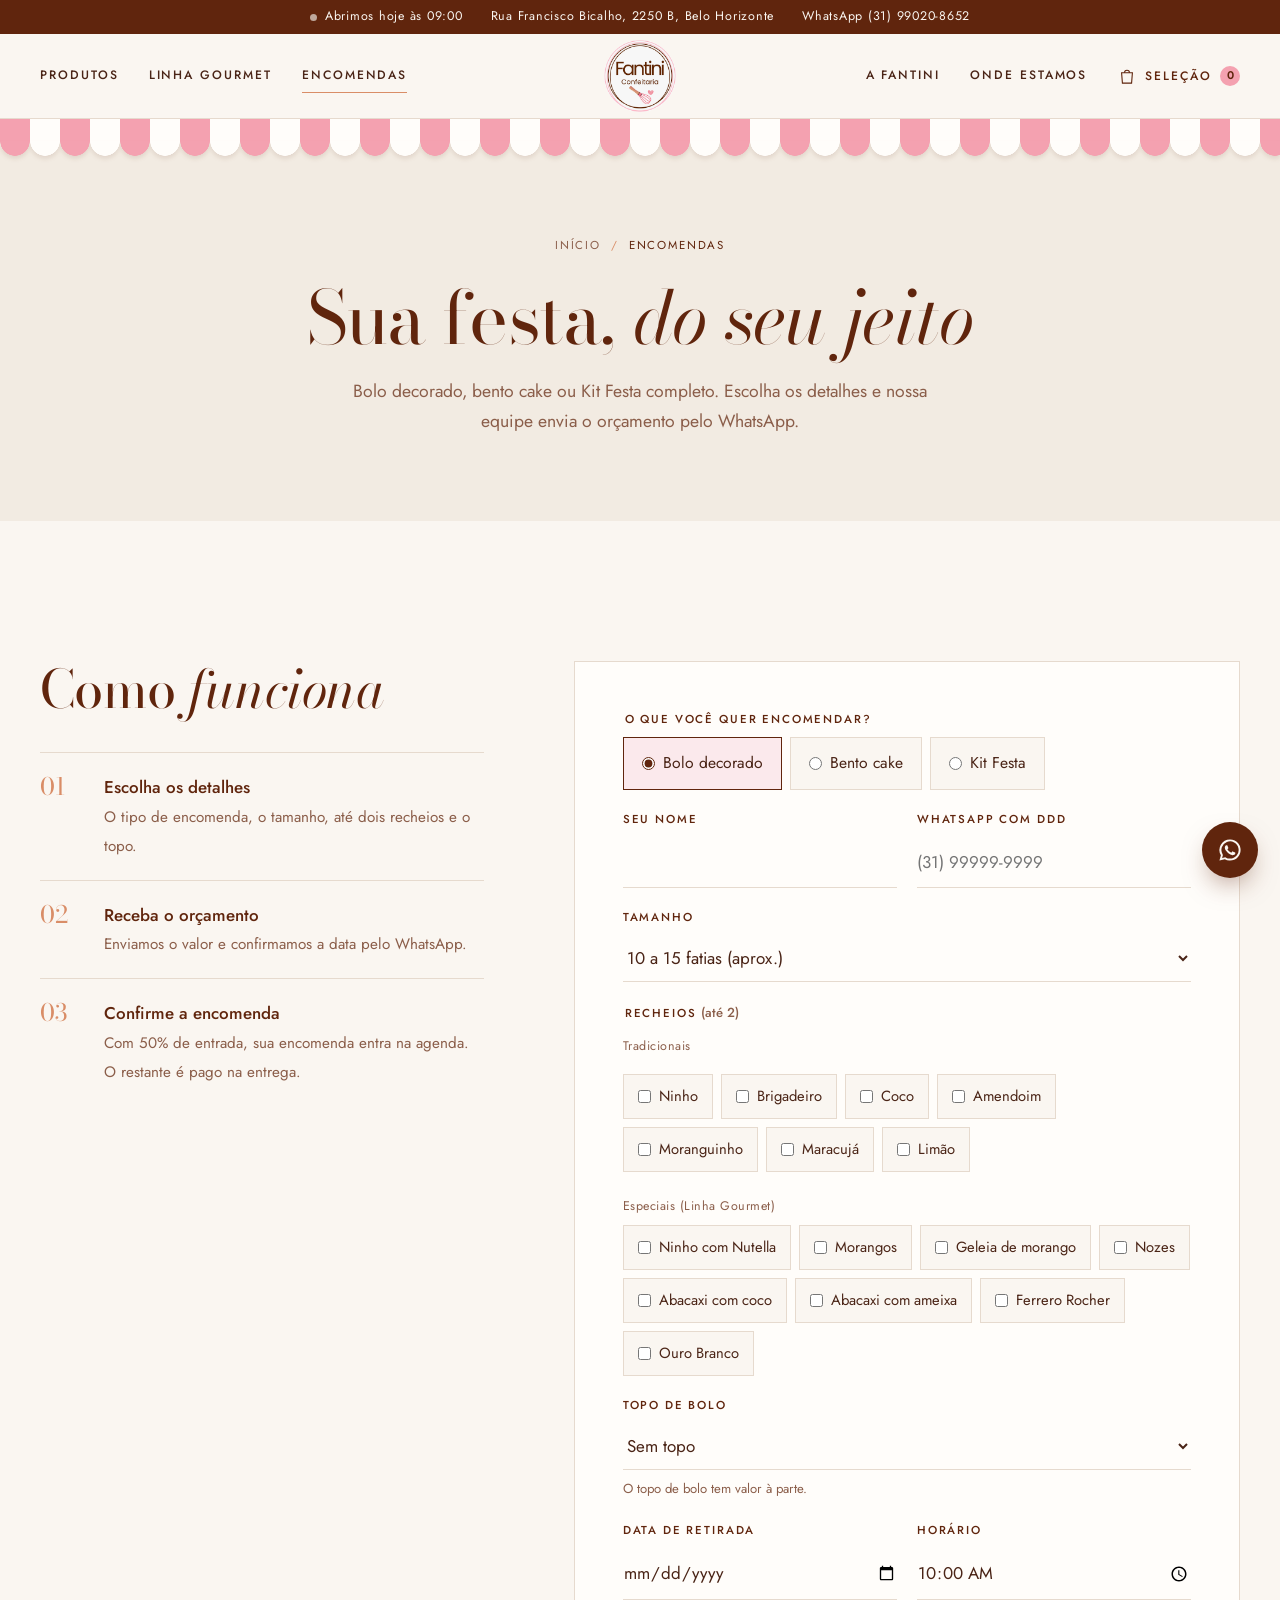
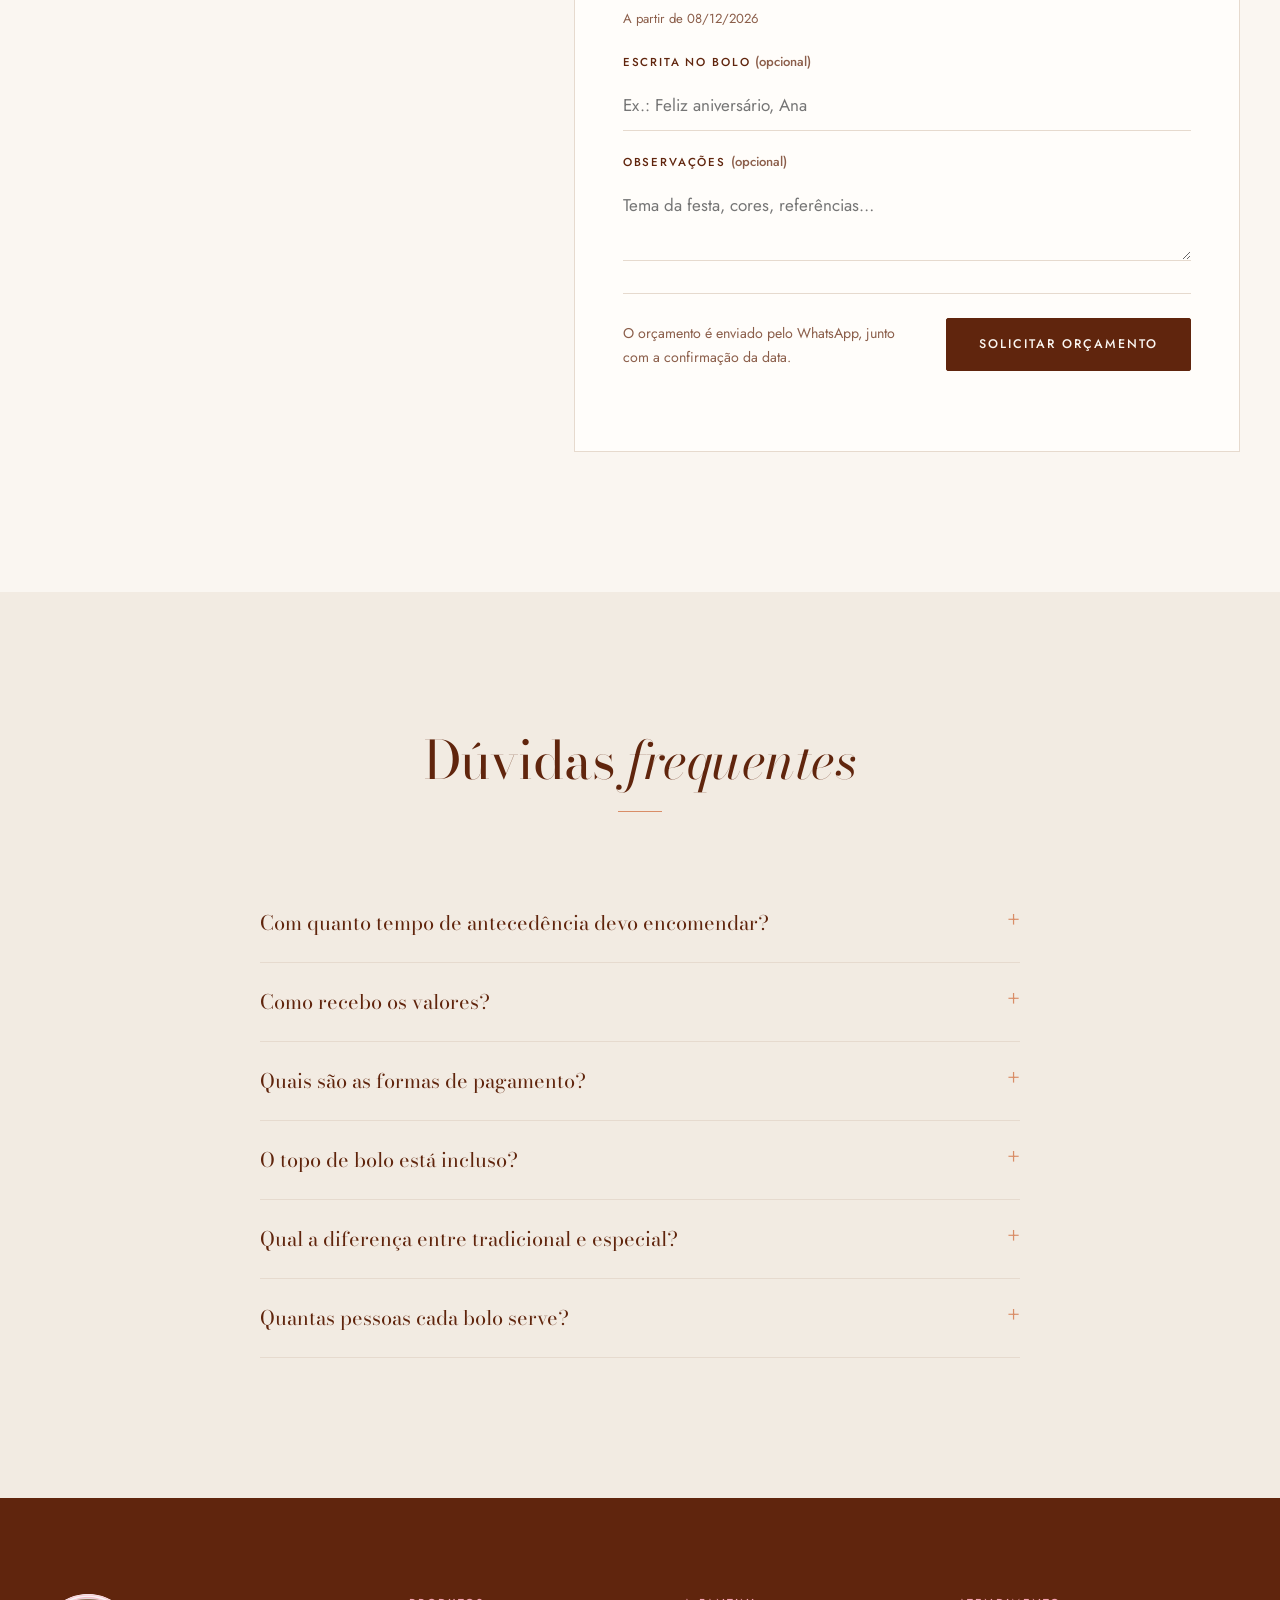
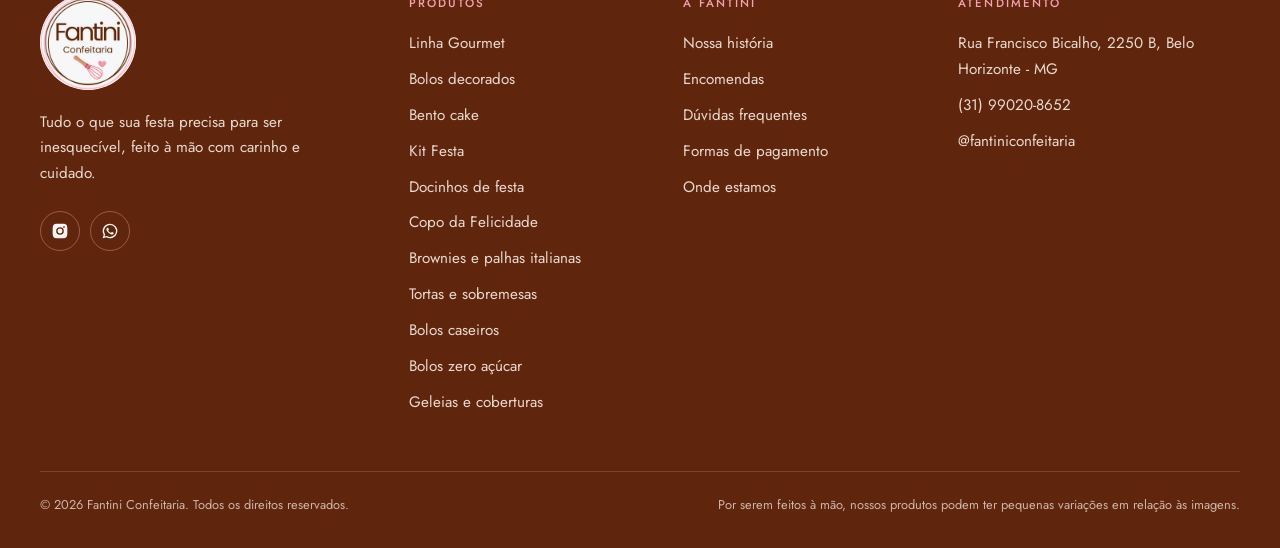
==== encomendas.html @ 8c620f14 "Add files via upload" ====
<!DOCTYPE html>
<html lang="pt-BR">
<head>
<meta charset="UTF-8">
<meta name="viewport" content="width=device-width, initial-scale=1, viewport-fit=cover">
<title>Encomendas | Fantini Confeitaria</title>
<meta name="description" content="Bolos de festa sob encomenda na Fantini Confeitaria, em Belo Horizonte. Monte o seu e receba o orçamento pelo WhatsApp.">
<meta name="theme-color" content="#FAF6F1">
<meta property="og:title" content="Encomendas | Fantini Confeitaria">
<meta property="og:description" content="Bolos de festa sob encomenda na Fantini Confeitaria, em Belo Horizonte. Monte o seu e receba o orçamento pelo WhatsApp.">
<meta property="og:locale" content="pt_BR">
<link rel="icon" type="image/png" href="img/favicon.png">
<link rel="apple-touch-icon" href="img/apple-touch-icon.png">
<link rel="preconnect" href="https://fonts.googleapis.com">
<link rel="preconnect" href="https://fonts.gstatic.com" crossorigin>
<link href="https://fonts.googleapis.com/css2?family=Bodoni+Moda:ital,opsz,wght@0,6..96,400;0,6..96,500;1,6..96,400;1,6..96,500&family=Jost:wght@300;400;500&display=swap" rel="stylesheet">
<link rel="stylesheet" href="assets/estilo.css">
</head>
<body data-pagina="encomendas">
<div id="topo-site"></div>
<main>
  <header class="cabecalho-pagina areia">
    <div class="container">
      <nav class="trilha" aria-label="Você está em"><a href="index.html">Início</a><i class="sep">/</i><span class="atual">Encomendas</span></nav>
      <h1>Sua festa, <em>do seu jeito</em></h1>
      <p>Bolo decorado, bento cake ou Kit Festa completo. Escolha os detalhes e nossa equipe envia o orçamento pelo WhatsApp.</p>
    </div>
  </header>

  <section class="secao">
    <div class="container encomenda-grade">
      <div>
        <h2>Como <em>funciona</em></h2>
        <ol class="passos">
          <li><div><strong>Escolha os detalhes</strong><span>O tipo de encomenda, o tamanho, até dois recheios e o topo.</span></div></li>
          <li><div><strong>Receba o orçamento</strong><span>Enviamos o valor e confirmamos a data pelo WhatsApp.</span></div></li>
          <li><div><strong>Confirme a encomenda</strong><span>Com 50% de entrada, sua encomenda entra na agenda. O restante é pago na entrega.</span></div></li>
        </ol>
      </div>

      <form class="form-encomenda" id="formEncomenda" novalidate>
        <div class="campos">
          <fieldset class="campo inteiro"><legend>O que você quer encomendar?</legend>
            <div class="opcoes tipos">
              <label><input type="radio" name="encTipo" value="bolo" checked> Bolo decorado</label>
              <label><input type="radio" name="encTipo" value="bento"> Bento cake</label>
              <label><input type="radio" name="encTipo" value="kit"> Kit Festa</label>
            </div>
          </fieldset>
          <div class="campo"><label for="encNome">Seu nome</label><input id="encNome" autocomplete="name" required></div>
          <div class="campo"><label for="encTelefone">WhatsApp com DDD</label><input id="encTelefone" type="tel" inputmode="tel" autocomplete="tel" placeholder="(31) 99999-9999" required></div>
          <div class="campo inteiro" id="campoTamanho"><label for="encTamanho">Tamanho</label><select id="encTamanho"></select></div>
          <div class="campo inteiro" id="campoKit" hidden><label for="encKit">Kit</label><select id="encKit"></select></div>
          <fieldset class="campo inteiro" id="campoRecheios"><legend>Recheios <span class="ajuda">(até 2)</span></legend>
            <p class="grupo-titulo">Tradicionais</p>
            <div class="opcoes" id="encRecheiosTrad"></div>
            <div id="grupoEspeciais">
              <p class="grupo-titulo" style="margin-top:16px">Especiais (Linha Gourmet)</p>
              <div class="opcoes" id="encRecheiosEsp"></div>
            </div>
            <p class="nota" id="notaKit" hidden>No Kit Festa, recheios e docinhos são tradicionais. Para sabores especiais, fale com a gente pelo WhatsApp.</p>
          </fieldset>
          <fieldset class="campo inteiro" id="campoDoces" hidden><legend>Docinhos</legend><div class="opcoes" id="encDoces"></div></fieldset>
          <div class="campo inteiro" id="campoTopo"><label for="encTopo">Topo de bolo</label><select id="encTopo"></select><span class="ajuda">O topo de bolo tem valor à parte.</span></div>
          <div class="campo"><label for="encData">Data de retirada</label><input type="date" id="encData" required><span class="ajuda" id="ajudaData"></span></div>
          <div class="campo"><label for="encHora">Horário</label><input type="time" id="encHora" value="10:00" required></div>
          <div class="campo inteiro"><label for="encFrase">Escrita no bolo <span class="ajuda">(opcional)</span></label><input id="encFrase" maxlength="40" placeholder="Ex.: Feliz aniversário, Ana"></div>
          <div class="campo inteiro"><label for="encObs">Observações <span class="ajuda">(opcional)</span></label><textarea id="encObs" placeholder="Tema da festa, cores, referências…"></textarea></div>
        </div>
        <div class="form-rodape">
          <small>O orçamento é enviado pelo WhatsApp, junto com a confirmação da data.</small>
          <button type="submit" class="btn btn-escuro">Solicitar orçamento</button>
        </div>
        <p class="erro" id="encErro" role="alert"></p>
      </form>
    </div>
  </section>

  <section class="secao gourmet-destaque" id="duvidas">
    <div class="container">
      <div class="secao-topo"><h2>Dúvidas <em>frequentes</em></h2><span class="ornamento"></span></div>
      <div class="faq">
        <details><summary>Com quanto tempo de antecedência devo encomendar?</summary><p id="faqPrazo"></p></details>
        <details><summary>Como recebo os valores?</summary><p>Assim que recebemos seu pedido ou encomenda, nossa equipe envia os valores e a disponibilidade pelo WhatsApp.</p></details>
        <details><summary>Quais são as formas de pagamento?</summary><p>Dinheiro, Pix, débito e crédito. Trabalhamos com 50% do valor de entrada e o restante na entrega.</p></details>
        <details><summary>O topo de bolo está incluso?</summary><p>O topo de bolo tem valor à parte. No Kit Festa, o topo simples já está incluso.</p></details>
        <details><summary>Qual a diferença entre tradicional e especial?</summary><p>Os tradicionais são os nossos clássicos, como Ninho, Brigadeiro e Moranguinho. Os especiais fazem parte da Linha Gourmet, com sabores como Ferrero Rocher, Ouro Branco, Nozes e Ninho com Nutella.</p></details>
        <details><summary>Quantas pessoas cada bolo serve?</summary><p>Nossos bolos decorados vão de 10 a 15 fatias até cerca de 50 fatias. Na dúvida, conte quantos convidados terá a festa que a gente ajuda a escolher.</p></details>
      </div>
    </div>
  </section>
</main>

<div id="rodape-site"></div>
<script src="assets/dados.js"></script>
<script src="assets/site.js"></script>
</body>
</html>
---- assets/estilo.css ----
/* =========================================================
   FANTINI CONFEITARIA — ESTILO
   Paleta: off-white (principal), terroso e rosa claro
   ========================================================= */
:root{
  --offwhite:#FAF6F1;      /* fundo principal */
  --areia:#F2EBE2;         /* off-white mais quente, para seções */
  --branco:#FFFDFA;
  --terroso:#60250D;       /* marrom chocolate: marca, títulos, botões */
  --terroso-2:#7A4630;     /* hover */
  --terroso-suave:#8B5E4A; /* textos de apoio */
  --caramelo:#D98D67;      /* detalhes finos */
  --rosa:#F4A1B0;          /* rosa claro da paleta */
  --blush:#FBE9EC;         /* rosa bem claro, para fundos */
  --texto:#4A2416;
  --linha:#E6DACE;
  --serif:"Bodoni Moda", "Didot", "Bodoni 72", Georgia, serif;
  --sans:"Jost", "Futura", "Segoe UI", system-ui, -apple-system, Arial, sans-serif;
  color-scheme:light;
}

*,*::before,*::after{box-sizing:border-box}
html{scroll-behavior:smooth;scroll-padding-top:calc(90px + env(safe-area-inset-top,0px))}
@media (prefers-reduced-motion: reduce){html{scroll-behavior:auto}*{transition:none!important;animation:none!important}}
body{
  margin:0;background:var(--offwhite);color:var(--texto);
  font-family:var(--sans);font-size:17px;line-height:1.7;font-weight:400;
  -webkit-font-smoothing:antialiased;padding-bottom:env(safe-area-inset-bottom,0px);
}
img{max-width:100%;display:block}
a{color:inherit}
button,input,select,textarea{font:inherit;color:inherit}
:focus-visible{outline:2px solid var(--caramelo);outline-offset:3px}
[hidden]{display:none!important}
.container{width:min(1200px,100% - 48px);margin-inline:auto}
.sr-only{position:absolute;width:1px;height:1px;overflow:hidden;clip:rect(0 0 0 0);white-space:nowrap}

h1,h2,h3{font-family:var(--serif);font-weight:400;line-height:1.08;margin:0;color:var(--terroso);letter-spacing:-.01em}
h1{font-size:clamp(2.6rem,6vw,4.6rem)}
h2{font-size:clamp(2.1rem,4.4vw,3.3rem)}
h3{font-size:1.45rem}
h1 em,h2 em{font-style:italic}
p{margin:0}

.secao{padding:clamp(80px,11vw,140px) 0}
.secao-topo{max-width:620px;margin:0 auto clamp(44px,6vw,72px);text-align:center}
.secao-topo p{color:var(--terroso-suave);margin-top:16px;font-size:1.08rem}
.ornamento{display:block;width:44px;height:1px;background:var(--caramelo);margin:22px auto 0}

/* Botões: discretos e elegantes */
.btn{
  display:inline-flex;align-items:center;justify-content:center;gap:10px;
  padding:15px 32px;min-height:50px;border:1px solid var(--terroso);border-radius:2px;
  font-size:.78rem;font-weight:500;letter-spacing:.16em;text-transform:uppercase;
  text-decoration:none;cursor:pointer;transition:background .25s,color .25s,border-color .25s;
  background:transparent;color:var(--terroso);
}
.btn:hover{background:var(--terroso);color:var(--offwhite)}
.btn-escuro{background:var(--terroso);color:var(--offwhite)}
.btn-escuro:hover{background:var(--terroso-2);border-color:var(--terroso-2)}
.btn-claro{border-color:var(--offwhite);color:var(--offwhite)}
.btn-claro:hover{background:var(--offwhite);color:var(--terroso)}
.btn[disabled]{opacity:.45;cursor:not-allowed}
.btn.carregando{opacity:.7;pointer-events:none}
.btn svg{width:18px;height:18px;fill:currentColor}
.link-fino{
  font-size:.78rem;letter-spacing:.16em;text-transform:uppercase;font-weight:500;text-decoration:none;
  color:var(--terroso);border-bottom:1px solid var(--caramelo);padding-bottom:4px;transition:border-color .25s
}
.link-fino:hover{border-color:var(--terroso)}

/* =========================================================
   BARRA DO TOPO E CABEÇALHO
   ========================================================= */
.barra-topo{background:var(--terroso);color:var(--offwhite);font-size:.78rem;letter-spacing:.06em;padding-top:env(safe-area-inset-top,0px)}
.barra-topo .container{display:flex;align-items:center;justify-content:center;gap:28px;min-height:34px;flex-wrap:wrap}
.barra-topo a{color:var(--offwhite);text-decoration:none}
.barra-topo a:hover{color:var(--rosa)}
.status{display:inline-flex;align-items:center;gap:8px}
.status .bolinha{width:7px;height:7px;border-radius:50%;background:#BFA89C}
.status.aberto .bolinha{background:var(--rosa)}
@media (max-width: 760px){.barra-endereco{display:none}}
@media (max-width: 480px){.barra-topo .barra-whats{display:none}}

.topo{
  position:sticky;top:0;z-index:50;background:color-mix(in srgb,var(--offwhite) 94%,transparent);
  backdrop-filter:blur(10px);-webkit-backdrop-filter:blur(10px);border-bottom:1px solid var(--linha);
}
.topo .container{display:grid;grid-template-columns:1fr auto 1fr;align-items:center;height:84px;gap:20px}
.menu{display:flex;gap:30px;align-items:center}
.menu a{
  text-decoration:none;font-size:.76rem;letter-spacing:.16em;text-transform:uppercase;font-weight:500;
  padding:6px 0;border-bottom:1px solid transparent;transition:border-color .25s;white-space:nowrap
}
.menu a:hover,.menu a[aria-current="page"]{border-color:var(--caramelo)}
.topo-esquerda{display:flex;align-items:center}
.topo-direita{display:flex;align-items:center;justify-content:flex-end;gap:30px}
.marca{text-decoration:none;display:flex;flex-direction:column;align-items:center;line-height:1}
.marca img{width:72px;height:72px;display:block}
.marca-rodape img{width:96px;height:96px;background:var(--offwhite);border-radius:50%}
.marca strong{font-family:var(--serif);font-style:italic;font-weight:500;font-size:2.3rem;color:var(--terroso);letter-spacing:-.01em}
.marca span{font-size:.6rem;letter-spacing:.5em;text-transform:uppercase;color:var(--terroso-suave);margin-top:6px;padding-left:.5em}
.btn-selecao{
  display:inline-flex;align-items:center;gap:8px;background:none;border:0;cursor:pointer;padding:8px 0;
  font-size:.76rem;letter-spacing:.16em;text-transform:uppercase;font-weight:500;color:var(--terroso)
}
.btn-selecao svg{width:20px;height:20px}
.contador{
  min-width:20px;height:20px;border-radius:999px;background:var(--rosa);color:var(--terroso);
  font-size:.7rem;font-weight:600;letter-spacing:0;display:inline-grid;place-items:center;padding:0 6px
}
.btn-menu{display:none;background:none;border:0;padding:10px 0;cursor:pointer;justify-self:start}
.btn-menu span{display:block;width:24px;height:1.5px;background:var(--terroso);margin:6px 0}
.menu-celular{display:none}

@media (max-width: 980px){
  .topo .container{height:72px}
  .menu{display:none}
  .btn-menu{display:block}
  .marca img{width:56px;height:56px}
  .btn-selecao .texto{display:none}
  .menu-celular{
    position:absolute;top:100%;left:0;right:0;background:var(--offwhite);border-bottom:1px solid var(--linha);
    padding:12px 24px 28px;flex-direction:column;
  }
  .menu-celular.aberto{display:flex}
  .menu-celular a{padding:16px 0;border-bottom:1px solid var(--linha);text-decoration:none;font-family:var(--serif);font-size:1.4rem;color:var(--terroso)}
}

/* =========================================================
   BANDEIRINHAS
   ========================================================= */
.tenda{
  height:22px;position:relative;z-index:3;
  background:repeating-linear-gradient(90deg,var(--rosa) 0 30px,var(--branco) 30px 60px);
}
.tenda::after{
  content:"";position:absolute;left:0;right:0;top:100%;height:15px;
  background:
    radial-gradient(circle at 15px 0,var(--rosa) 14.5px,transparent 15px),
    radial-gradient(circle at 45px 0,var(--branco) 14.5px,transparent 15px);
  background-size:60px 15px;background-repeat:repeat-x;
  filter:drop-shadow(0 3px 2px rgba(96,37,13,.1));
}

/* =========================================================
   BANNERS
   ========================================================= */
.banners{position:relative;overflow:hidden;margin-top:-15px}
.banners-trilho{display:flex;transition:transform .8s cubic-bezier(.65,0,.25,1)}
.banner{flex:0 0 100%;min-height:clamp(480px,46vw,620px);display:flex;align-items:center;position:relative;text-decoration:none;color:inherit}
.banner-conteudo{display:grid;grid-template-columns:1fr 1fr;gap:48px;align-items:center;padding:90px 0 80px}
.banner h2{font-size:clamp(2.8rem,6vw,5rem);line-height:1}
.banner p{font-size:1.12rem;margin:22px 0 36px;max-width:34ch;color:var(--terroso-suave)}
.banner-arte{position:relative;display:grid;place-items:center}
.banner-arte .moldura{
  width:min(100%,430px);aspect-ratio:1;border-radius:50%;display:grid;place-items:center;
  border:1px solid rgba(96,37,13,.18);background:rgba(255,253,250,.55);position:relative
}
.banner-arte .moldura::after{content:"";position:absolute;inset:16px;border-radius:50%;border:1px solid rgba(96,37,13,.08)}
.banner-arte svg{width:76%;height:auto}
.banner.tema-blush{background:var(--blush)}
.banner.tema-areia{background:var(--areia)}
.banner.tema-terroso{background:var(--terroso)}
.banner.tema-terroso h2{color:var(--offwhite)}
.banner.tema-terroso h2 em{color:var(--rosa)}
.banner.tema-terroso p{color:#EAD9CF}
.banner.tema-terroso .moldura{background:rgba(255,255,255,.04);border-color:rgba(244,161,176,.35)}
.banner.tema-terroso .moldura::after{border-color:rgba(244,161,176,.15)}
.banner-imagem picture,.banner-imagem img{position:absolute;inset:0;width:100%;height:100%;object-fit:cover}
.banner-controles{position:absolute;left:0;right:0;bottom:30px;z-index:4}
.banner-controles .container{display:flex;align-items:center;gap:18px}
.banner-pontos{display:flex;gap:10px}
.banner-pontos button{width:28px;height:14px;border:0;padding:0;background:none;cursor:pointer;position:relative}
.banner-pontos button::before{content:"";position:absolute;left:0;right:0;top:50%;height:1px;background:rgba(96,37,13,.3);transition:background .3s,height .3s}
.banner-pontos button[aria-current="true"]::before{background:var(--terroso);height:2px}
.banners.escuro .banner-pontos button::before{background:rgba(250,246,241,.35)}
.banners.escuro .banner-pontos button[aria-current="true"]::before{background:var(--offwhite)}
.banner-seta{width:40px;height:40px;border-radius:50%;border:1px solid rgba(96,37,13,.3);background:transparent;color:var(--terroso);cursor:pointer;font-size:1.1rem;display:grid;place-items:center}
.banners.escuro .banner-seta{border-color:rgba(250,246,241,.4);color:var(--offwhite)}
.banner-seta:hover{background:rgba(96,37,13,.06)}
@media (max-width: 860px){
  .banner{min-height:auto}
  .banner-conteudo{grid-template-columns:1fr;gap:16px;padding:64px 0 96px;text-align:center}
  .banner p{margin-inline:auto}
  .banner-arte{order:-1}
  .banner-arte .moldura{width:min(64%,260px)}
  .banner-controles .container{justify-content:center}
  .banner-seta{display:none}
}

/* =========================================================
   LINHAS (categorias)
   ========================================================= */
.grade-linhas{display:grid;grid-template-columns:repeat(3,1fr);gap:clamp(18px,3vw,36px) clamp(16px,2.4vw,28px)}
.linha-card{text-decoration:none;display:block;text-align:center}
.linha-imagem{aspect-ratio:4/5;overflow:hidden;position:relative;display:grid;place-items:center}
.linha-imagem img{position:absolute;inset:0;width:100%;height:100%;object-fit:cover;transition:transform .8s}
.linha-imagem svg{width:80%;height:auto;transition:transform .8s}
.linha-card:hover .linha-imagem img,.linha-card:hover .linha-imagem svg{transform:scale(1.04)}
.fundo-blush{background:var(--blush)}
.fundo-areia{background:var(--areia)}
.fundo-terroso{background:var(--terroso)}
.linha-card h3{margin-top:22px;font-size:1.65rem}
.linha-card .link-fino{display:inline-block;margin-top:12px}
.linha-card.especial h3{font-style:italic}
@media (max-width: 860px){
  .grade-linhas{grid-template-columns:repeat(2,1fr)}
  .linha-card h3{font-size:1.25rem;margin-top:14px}
  .linha-card .link-fino{font-size:.66rem;letter-spacing:.12em}
}

/* Destaque da Linha Gourmet */
.gourmet-destaque{background:var(--areia)}
.gourmet-grade{display:grid;grid-template-columns:1fr 1fr;gap:clamp(40px,7vw,100px);align-items:center}
.gourmet-arte{aspect-ratio:4/5;background:var(--terroso);display:grid;place-items:center;position:relative;overflow:hidden}
.gourmet-arte img{position:absolute;inset:0;width:100%;height:100%;object-fit:cover}
.gourmet-arte svg{width:76%}
.gourmet-arte::after{content:"";position:absolute;inset:18px;border:1px solid rgba(244,161,176,.35);pointer-events:none}
.gourmet-texto p{color:var(--terroso-suave);font-size:1.1rem;margin:24px 0 0;max-width:46ch}
.gourmet-lista{list-style:none;padding:0;margin:32px 0 40px;border-top:1px solid var(--linha)}
.gourmet-lista li{padding:16px 0;border-bottom:1px solid var(--linha);display:flex;justify-content:space-between;gap:16px;font-family:var(--serif);font-size:1.2rem;color:var(--terroso)}
.gourmet-lista li a{text-decoration:none}
.gourmet-lista li span{font-family:var(--sans);font-size:.72rem;letter-spacing:.16em;text-transform:uppercase;color:var(--terroso-suave);align-self:center}
@media (max-width: 860px){.gourmet-grade{grid-template-columns:1fr}.gourmet-arte{max-width:480px;width:100%;margin:0 auto}}

/* Faixa de encomendas */
.faixa-encomenda{background:var(--terroso);color:var(--offwhite);text-align:center}
.faixa-encomenda h2{color:var(--offwhite)}
.faixa-encomenda h2 em{color:var(--rosa)}
.faixa-encomenda p{color:#EAD9CF;max-width:52ch;margin:20px auto 36px;font-size:1.08rem}

/* História (resumo na inicial) */
.historia-grade{display:grid;grid-template-columns:1fr 1fr;gap:clamp(40px,7vw,100px);align-items:center}
.citacao{font-family:var(--serif);font-style:italic;font-size:clamp(1.8rem,3.4vw,2.7rem);line-height:1.25;color:var(--terroso);margin:0}
.citacao footer{font-family:var(--sans);font-style:normal;font-size:.75rem;letter-spacing:.16em;text-transform:uppercase;color:var(--caramelo);margin-top:22px}
.historia-texto p{color:var(--terroso-suave);font-size:1.08rem;margin-bottom:18px;max-width:52ch}
.historia-texto .link-fino{display:inline-block;margin-top:10px}
@media (max-width: 860px){.historia-grade{grid-template-columns:1fr}}

/* Depoimentos */
.depoimentos{display:grid;grid-template-columns:repeat(3,1fr);gap:clamp(28px,4vw,56px)}
.depoimento{margin:0;text-align:center}
.depoimento p{font-family:var(--serif);font-style:italic;font-size:1.25rem;line-height:1.5;color:var(--terroso)}
.depoimento span{display:block;margin-top:16px;font-size:.72rem;letter-spacing:.18em;text-transform:uppercase;color:var(--caramelo)}
@media (max-width: 860px){.depoimentos{grid-template-columns:1fr}}

/* Visite-nos */
.visite{background:var(--branco);border-top:1px solid var(--linha)}
.visite-grade{display:grid;grid-template-columns:.85fr 1.15fr;gap:clamp(36px,6vw,80px);align-items:stretch}
.info-bloco{margin-top:30px}
.info-bloco h3{font-size:.75rem;font-family:var(--sans);letter-spacing:.18em;text-transform:uppercase;color:var(--caramelo);margin-bottom:10px;font-weight:500}
.info-bloco p{color:var(--texto)}
.info-bloco a{text-decoration:none}
.horarios{width:100%;max-width:360px;border-collapse:collapse;font-size:.95rem}
.horarios td{padding:7px 0;border-bottom:1px solid var(--linha)}
.horarios td:last-child{text-align:right;color:var(--terroso-suave)}
.horarios tr.hoje td{color:var(--terroso);font-weight:500}
.botoes-visite{display:flex;gap:12px;flex-wrap:wrap;margin-top:30px}
.mapa{position:relative;min-height:420px;background:var(--areia);overflow:hidden}
.mapa iframe{position:absolute;inset:0;width:100%;height:100%;border:0;filter:grayscale(.35) sepia(.12)}
.mapa-abrir{
  position:absolute;left:16px;bottom:16px;z-index:2;background:var(--offwhite);color:var(--terroso);
  padding:11px 18px;font-size:.72rem;letter-spacing:.16em;text-transform:uppercase;text-decoration:none;border:1px solid var(--linha)
}
@media (max-width: 860px){.visite-grade{grid-template-columns:1fr}.mapa{min-height:320px}}

/* Aviso de segurança */
.aviso-seguranca{padding:0 0 clamp(64px,8vw,100px);background:var(--branco)}
.aviso-caixa{display:flex;gap:18px;align-items:flex-start;border-top:1px solid var(--linha);padding-top:28px;max-width:860px}
.aviso-caixa svg{width:28px;height:28px;flex:none;color:var(--caramelo);margin-top:3px}
.aviso-caixa strong{font-weight:500;color:var(--terroso)}
.aviso-caixa p{color:var(--terroso-suave);font-size:.95rem}

/* =========================================================
   PÁGINAS INTERNAS
   ========================================================= */
.cabecalho-pagina{background:var(--blush);padding:clamp(70px,9vw,110px) 0 clamp(56px,7vw,84px);text-align:center;margin-top:-15px}
.cabecalho-pagina.areia{background:var(--areia)}
.trilha{font-size:.72rem;letter-spacing:.16em;text-transform:uppercase;color:var(--terroso-suave);margin-bottom:22px}
.trilha a{text-decoration:none;color:var(--terroso-suave)}
.trilha a:hover{color:var(--terroso)}
.trilha .sep{margin:0 10px;color:var(--caramelo);font-style:normal}
.trilha .atual{color:var(--terroso)}
.cabecalho-pagina p{color:var(--terroso-suave);max-width:54ch;margin:20px auto 0;font-size:1.1rem}

.abas-linhas{display:flex;justify-content:center;gap:8px 28px;flex-wrap:wrap;padding:28px 0;border-bottom:1px solid var(--linha);background:var(--offwhite)}
.abas-linhas a{text-decoration:none;font-size:.74rem;letter-spacing:.16em;text-transform:uppercase;font-weight:500;color:var(--terroso-suave);padding:6px 0;border-bottom:1px solid transparent}
.abas-linhas a:hover{color:var(--terroso)}
.abas-linhas a[aria-current="page"]{color:var(--terroso);border-color:var(--terroso)}

/* Produtos */
.grade-produtos{display:grid;grid-template-columns:repeat(3,1fr);gap:clamp(36px,5vw,64px) clamp(18px,3vw,36px)}
.produto{display:flex;flex-direction:column;text-align:center}
.produto-imagem{aspect-ratio:4/5;display:grid;place-items:center;overflow:hidden;position:relative}
.produto-imagem img{position:absolute;inset:0;width:100%;height:100%;object-fit:cover;transition:transform .8s}
.produto-imagem svg{width:76%;transition:transform .8s}
.produto:hover .produto-imagem img,.produto:hover .produto-imagem svg{transform:scale(1.04)}
.produto h3{margin-top:22px;font-size:1.45rem}
.produto p{color:var(--terroso-suave);font-size:.98rem;margin:10px auto 22px;max-width:34ch;flex:1}
.produto-acoes{display:flex;flex-direction:column;align-items:center;gap:14px}
.produto-acoes .btn{padding:13px 24px;min-height:46px}
.vazio{text-align:center;color:var(--terroso-suave);grid-column:1/-1;padding:40px 0}
@media (max-width: 980px){.grade-produtos{grid-template-columns:repeat(2,1fr)}}
@media (max-width: 560px){
  .grade-produtos{grid-template-columns:1fr;max-width:420px;margin:0 auto}
}

.outras-linhas{background:var(--branco);border-top:1px solid var(--linha)}

/* =========================================================
   FORMULÁRIOS (encomendas e seleção)
   ========================================================= */
.encomenda-grade{display:grid;grid-template-columns:.8fr 1.2fr;gap:clamp(40px,7vw,96px);align-items:start}
.passos{list-style:none;padding:0;margin:34px 0 0;counter-reset:passo}
.passos li{counter-increment:passo;display:grid;grid-template-columns:48px 1fr;gap:16px;padding:20px 0;border-top:1px solid var(--linha)}
.passos li::before{content:counter(passo,decimal-leading-zero);font-family:var(--serif);font-size:1.5rem;color:var(--caramelo);line-height:1.2}
.passos strong{display:block;font-weight:500;color:var(--terroso)}
.passos span{color:var(--terroso-suave);font-size:.95rem}
.form-encomenda{background:var(--branco);border:1px solid var(--linha);padding:clamp(24px,4vw,48px)}
.campos{display:grid;grid-template-columns:1fr 1fr;gap:20px}
.campo{display:flex;flex-direction:column;gap:8px;min-width:0}
.campo.inteiro{grid-column:1/-1}
.campo label,.campo legend{font-size:.72rem;letter-spacing:.16em;text-transform:uppercase;font-weight:500;color:var(--terroso)}
.campo legend{margin-bottom:8px}
.campo .ajuda{font-size:.82rem;color:var(--terroso-suave);letter-spacing:0;text-transform:none}
.campo input,.campo select,.campo textarea{
  width:100%;border:0;border-bottom:1px solid var(--linha);background:transparent;padding:10px 0;min-height:44px;border-radius:0
}
.campo input:focus,.campo select:focus,.campo textarea:focus{outline:none;border-color:var(--terroso)}
.campo textarea{min-height:80px;resize:vertical}
fieldset.campo{border:0;padding:0;margin:0}
.opcoes{display:flex;flex-wrap:wrap;gap:8px}
.opcoes label{
  display:flex;align-items:center;gap:8px;border:1px solid var(--linha);padding:9px 14px;cursor:pointer;
  font-size:.92rem;letter-spacing:0;text-transform:none;font-weight:400;color:var(--texto);background:var(--offwhite)
}
.opcoes label:has(input:checked){border-color:var(--terroso);background:var(--blush)}
.opcoes input{accent-color:var(--terroso);width:auto;min-height:0;margin:0}
.form-rodape{display:flex;justify-content:space-between;align-items:center;gap:16px;flex-wrap:wrap;margin-top:32px;padding-top:24px;border-top:1px solid var(--linha)}
.form-rodape small{color:var(--terroso-suave);max-width:32ch}
.erro{color:#A3361F;font-size:.9rem;margin-top:14px;min-height:1.2em}
@media (max-width: 860px){.encomenda-grade{grid-template-columns:1fr}}
@media (max-width: 520px){.campos{grid-template-columns:1fr}}

/* Perguntas frequentes */
.faq{max-width:760px;margin:0 auto}
.faq details{border-bottom:1px solid var(--linha);padding:22px 0}
.faq summary{cursor:pointer;font-family:var(--serif);font-size:1.25rem;color:var(--terroso);list-style:none;display:flex;justify-content:space-between;gap:16px}
.faq summary::-webkit-details-marker{display:none}
.faq summary::after{content:"+";color:var(--caramelo);font-family:var(--sans);font-weight:300;font-size:1.4rem;line-height:1}
.faq details[open] summary::after{content:"−"}
.faq details p{color:var(--terroso-suave);margin-top:12px}

/* =========================================================
   NOSSA HISTÓRIA (página)
   ========================================================= */
.sobre-grade{display:grid;grid-template-columns:.75fr 1.25fr;gap:clamp(40px,7vw,100px);align-items:start}
.sobre-lateral{position:sticky;top:120px}
.linha-tempo{list-style:none;padding:0;margin:0 0 44px;border-left:1px solid var(--caramelo)}
.linha-tempo li{position:relative;padding:0 0 26px 26px}
.linha-tempo li:last-child{padding-bottom:0}
.linha-tempo li::before{content:"";position:absolute;left:-5px;top:12px;width:9px;height:9px;border-radius:50%;background:var(--offwhite);border:1px solid var(--terroso)}
.linha-tempo li:last-child::before{background:var(--rosa);border-color:var(--rosa)}
.linha-tempo strong{display:block;font-family:var(--serif);font-size:1.7rem;font-weight:400;color:var(--terroso);line-height:1.2}
.linha-tempo span{color:var(--terroso-suave);font-size:.95rem}
.sobre-texto p{color:var(--terroso-suave);margin-bottom:20px;font-size:1.1rem;max-width:62ch}
.sobre-texto p:first-child{font-family:var(--serif);font-size:clamp(1.45rem,2.6vw,1.9rem);line-height:1.4;color:var(--terroso)}
.sobre-texto .destaque-texto{font-family:var(--serif);font-style:italic;font-size:1.7rem;color:var(--terroso);margin:34px 0;padding-left:22px;border-left:1px solid var(--rosa)}
.sobre-texto .assinatura{color:var(--terroso);margin-top:34px}
@media (max-width: 860px){.sobre-grade{grid-template-columns:1fr}.sobre-lateral{position:static}}

/* =========================================================
   RODAPÉ
   ========================================================= */
.rodape{background:var(--terroso);color:var(--offwhite);padding:clamp(64px,8vw,96px) 0 calc(32px + env(safe-area-inset-bottom,0px))}
.rodape-grade{display:grid;grid-template-columns:1.4fr 1fr 1fr 1.2fr;gap:40px}
.rodape .marca{align-items:flex-start}
.rodape .marca strong{color:var(--offwhite)}
.rodape .marca span{color:var(--rosa);padding-left:0}
.rodape h4{font-size:.72rem;letter-spacing:.18em;text-transform:uppercase;font-weight:500;color:var(--rosa);margin:0 0 18px}
.rodape p,.rodape a,.rodape li{color:#EAD9CF;font-size:.95rem}
.rodape ul{list-style:none;margin:0;padding:0;display:grid;gap:10px}
.rodape a{text-decoration:none}
.rodape a:hover{color:var(--offwhite)}
.rodape-social{display:flex;gap:10px;margin-top:24px}
.rodape-social a{width:40px;height:40px;border:1px solid rgba(244,161,176,.4);border-radius:50%;display:grid;place-items:center}
.rodape-social a:hover{background:rgba(244,161,176,.15)}
.rodape-social svg{width:18px;height:18px;fill:var(--offwhite)}
.copy{border-top:1px solid rgba(250,246,241,.15);margin-top:56px;padding-top:22px;font-size:.8rem;color:#CDB5A9;display:flex;justify-content:space-between;gap:16px;flex-wrap:wrap}
@media (max-width: 960px){.rodape-grade{grid-template-columns:1fr 1fr}}
@media (max-width: 560px){.rodape-grade{grid-template-columns:1fr}}

/* WhatsApp flutuante */
.whats-flutuante{
  position:fixed;right:22px;bottom:calc(22px + env(safe-area-inset-bottom,0px));z-index:40;
  width:56px;height:56px;border-radius:50%;background:var(--terroso);display:grid;place-items:center;
  box-shadow:0 12px 28px -10px rgba(96,37,13,.6)
}
.whats-flutuante svg{width:26px;height:26px;fill:var(--offwhite)}

/* =========================================================
   SELEÇÃO (gaveta lateral)
   ========================================================= */
.fundo-escuro{position:fixed;inset:0;background:rgba(60,25,10,.35);z-index:80;opacity:0;pointer-events:none;transition:opacity .3s}
.fundo-escuro.ativo{opacity:1;pointer-events:auto}
.gaveta{
  position:fixed;top:0;right:0;bottom:0;width:min(460px,100%);z-index:90;background:var(--offwhite);
  display:flex;flex-direction:column;transform:translateX(100%);transition:transform .4s ease;
  padding-top:env(safe-area-inset-top,0px);padding-bottom:env(safe-area-inset-bottom,0px)
}
.gaveta.aberta{transform:none}
.gaveta-topo{display:flex;justify-content:space-between;align-items:center;padding:24px 28px;border-bottom:1px solid var(--linha)}
.gaveta-topo h2{font-size:1.9rem}
.fechar{background:none;border:0;font-size:1.8rem;line-height:1;cursor:pointer;padding:6px 10px;color:var(--terroso)}
.gaveta-corpo{flex:1;overflow-y:auto;padding:12px 28px 20px}
.item{display:grid;grid-template-columns:1fr auto;gap:4px 12px;align-items:center;padding:18px 0;border-bottom:1px solid var(--linha)}
.item-nome{font-family:var(--serif);font-size:1.15rem;color:var(--terroso)}
.item-linha{font-size:.72rem;letter-spacing:.14em;text-transform:uppercase;color:var(--terroso-suave)}
.qtd{display:flex;align-items:center;gap:4px;grid-row:span 2}
.qtd button{width:34px;height:34px;border:1px solid var(--linha);background:var(--branco);cursor:pointer;color:var(--terroso)}
.qtd span{min-width:28px;text-align:center}
.selecao-vazia{text-align:center;padding:56px 10px;color:var(--terroso-suave)}
.selecao-vazia p{margin-bottom:22px}
.gaveta-form{display:grid;gap:18px;margin-top:26px}
.gaveta-rodape{padding:20px 28px;border-top:1px solid var(--linha);background:var(--branco)}
.gaveta-rodape small{display:block;color:var(--terroso-suave);font-size:.85rem;margin-bottom:14px}
.gaveta-rodape .btn{width:100%}

/* Aviso rápido */
.aviso{
  position:fixed;left:50%;bottom:calc(96px + env(safe-area-inset-bottom,0px));z-index:100;
  transform:translate(-50%,16px);opacity:0;pointer-events:none;background:var(--terroso);color:var(--offwhite);
  padding:12px 22px;font-size:.88rem;transition:all .3s;width:max-content;max-width:calc(100% - 40px);text-align:center
}
.aviso.ativo{opacity:1;transform:translate(-50%,0)}

/* Janela de confirmação */
.resultado{position:fixed;inset:0;z-index:120;display:grid;place-items:center;padding:20px;background:rgba(60,25,10,.4)}
.resultado-caixa{background:var(--offwhite);padding:44px 34px;max-width:440px;width:100%;text-align:center}
.resultado-caixa h2{font-size:2rem;margin-bottom:12px}
.resultado-caixa p{color:var(--terroso-suave);margin-bottom:26px}
.resultado-caixa .btn{width:100%;margin-top:10px}

/* Foto redonda nos banners */
.banner-arte .moldura.com-foto{overflow:hidden;padding:0;border:0;box-shadow:0 0 0 1px rgba(96,37,13,.15),0 0 0 14px rgba(255,253,250,.55),0 30px 60px -30px rgba(96,37,13,.5)}
.banner-arte .moldura.com-foto::after{display:none}
.banner-arte .moldura.com-foto img{width:100%;height:100%;object-fit:cover}
.banner.tema-terroso .moldura.com-foto{box-shadow:0 0 0 1px rgba(244,161,176,.35),0 0 0 14px rgba(244,161,176,.12),0 30px 60px -30px rgba(0,0,0,.6)}

/* Sabores nos cartões de produto */
.sabores{margin:-8px auto 22px;max-width:36ch}
.sabores summary{
  cursor:pointer;list-style:none;font-size:.72rem;letter-spacing:.16em;text-transform:uppercase;font-weight:500;color:var(--terroso-suave)
}
.sabores summary::-webkit-details-marker{display:none}
.sabores summary::after{content:" +";color:var(--caramelo)}
.sabores[open] summary::after{content:" −"}
.sabores p{margin:10px 0 0;font-size:.92rem;color:var(--terroso-suave);line-height:1.8}
.produto > p{flex:0 0 auto}
.produto .produto-acoes{margin-top:auto}

/* Carinho e cuidado (página inicial) */
.carinho-grade{display:grid;grid-template-columns:1fr 1fr;gap:clamp(40px,7vw,100px);align-items:center}
.carinho-foto{aspect-ratio:4/5;overflow:hidden;position:relative}
.carinho-foto img{width:100%;height:100%;object-fit:cover}
.carinho-foto::after{content:"";position:absolute;inset:16px;border:1px solid rgba(255,253,250,.7);pointer-events:none}
.carinho-texto .frase{font-family:var(--serif);font-style:italic;font-size:clamp(1.4rem,2.4vw,1.8rem);color:var(--terroso);margin:24px 0;line-height:1.35}
.carinho-texto p{color:var(--terroso-suave);font-size:1.08rem;max-width:50ch}
.carinho-texto .assinatura{margin-top:20px;color:var(--terroso);font-weight:500}
@media (max-width: 860px){.carinho-grade{grid-template-columns:1fr}.carinho-foto{max-width:460px;width:100%;margin:0 auto}}

/* Formulário de encomenda: grupos de sabores */
.grupo-titulo{font-size:.78rem;color:var(--terroso-suave);margin:4px 0 8px;letter-spacing:.04em}
.nota{font-size:.88rem;color:var(--terroso-suave);background:var(--blush);padding:12px 16px;margin-top:4px}
.tipos label{padding:12px 18px;font-size:.98rem}

/* Todas as linhas: 4 por fileira, última fileira centralizada */
.grade-linhas.todas{display:flex;flex-wrap:wrap;justify-content:center}
.grade-linhas.todas .linha-card{flex:0 0 calc(25% - 21px)}
.grade-linhas.todas .linha-card h3{font-size:1.4rem}
@media (max-width: 1100px){.grade-linhas.todas .linha-card{flex-basis:calc(33.333% - 19px)}}
@media (max-width: 860px){.grade-linhas.todas .linha-card{flex-basis:calc(50% - 8px)}.grade-linhas.todas .linha-card h3{font-size:1.15rem}}

/* Produtos sempre centralizados, mesmo quando a linha tem poucos itens */
.grade-produtos{grid-template-columns:repeat(auto-fit,minmax(260px,360px));justify-content:center}
@media (max-width: 560px){.grade-produtos{grid-template-columns:1fr}}

/* Escolhas (sabor, tamanho) */
.escolhas{display:flex;gap:12px;justify-content:center;flex-wrap:wrap;margin:-6px 0 20px}
.escolhas label{display:flex;flex-direction:column;align-items:flex-start;gap:4px;min-width:120px}
.escolhas span{font-size:.68rem;letter-spacing:.16em;text-transform:uppercase;color:var(--terroso-suave);font-weight:500}
.escolhas select{width:100%;border:0;border-bottom:1px solid var(--linha);background:transparent;padding:6px 0;font-size:.95rem;color:var(--terroso)}
.escolhas select:focus{outline:none;border-color:var(--terroso)}
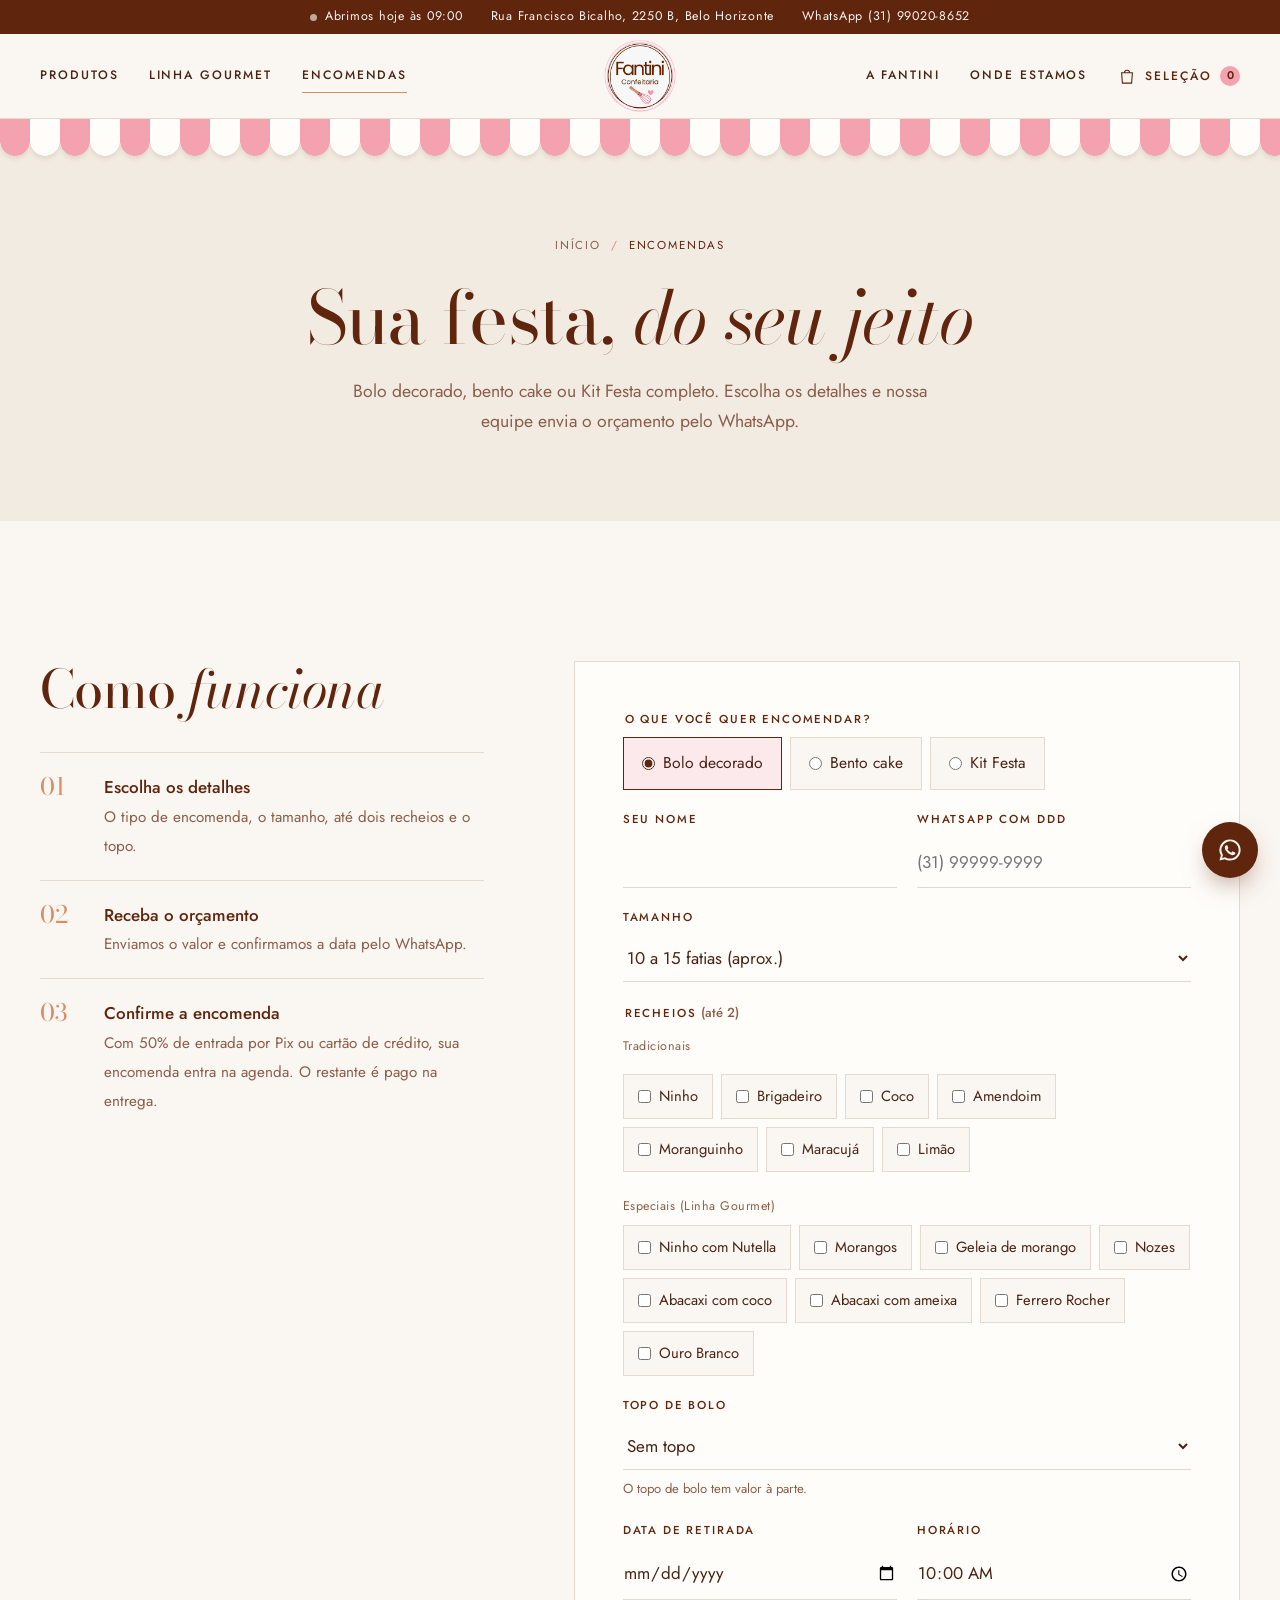
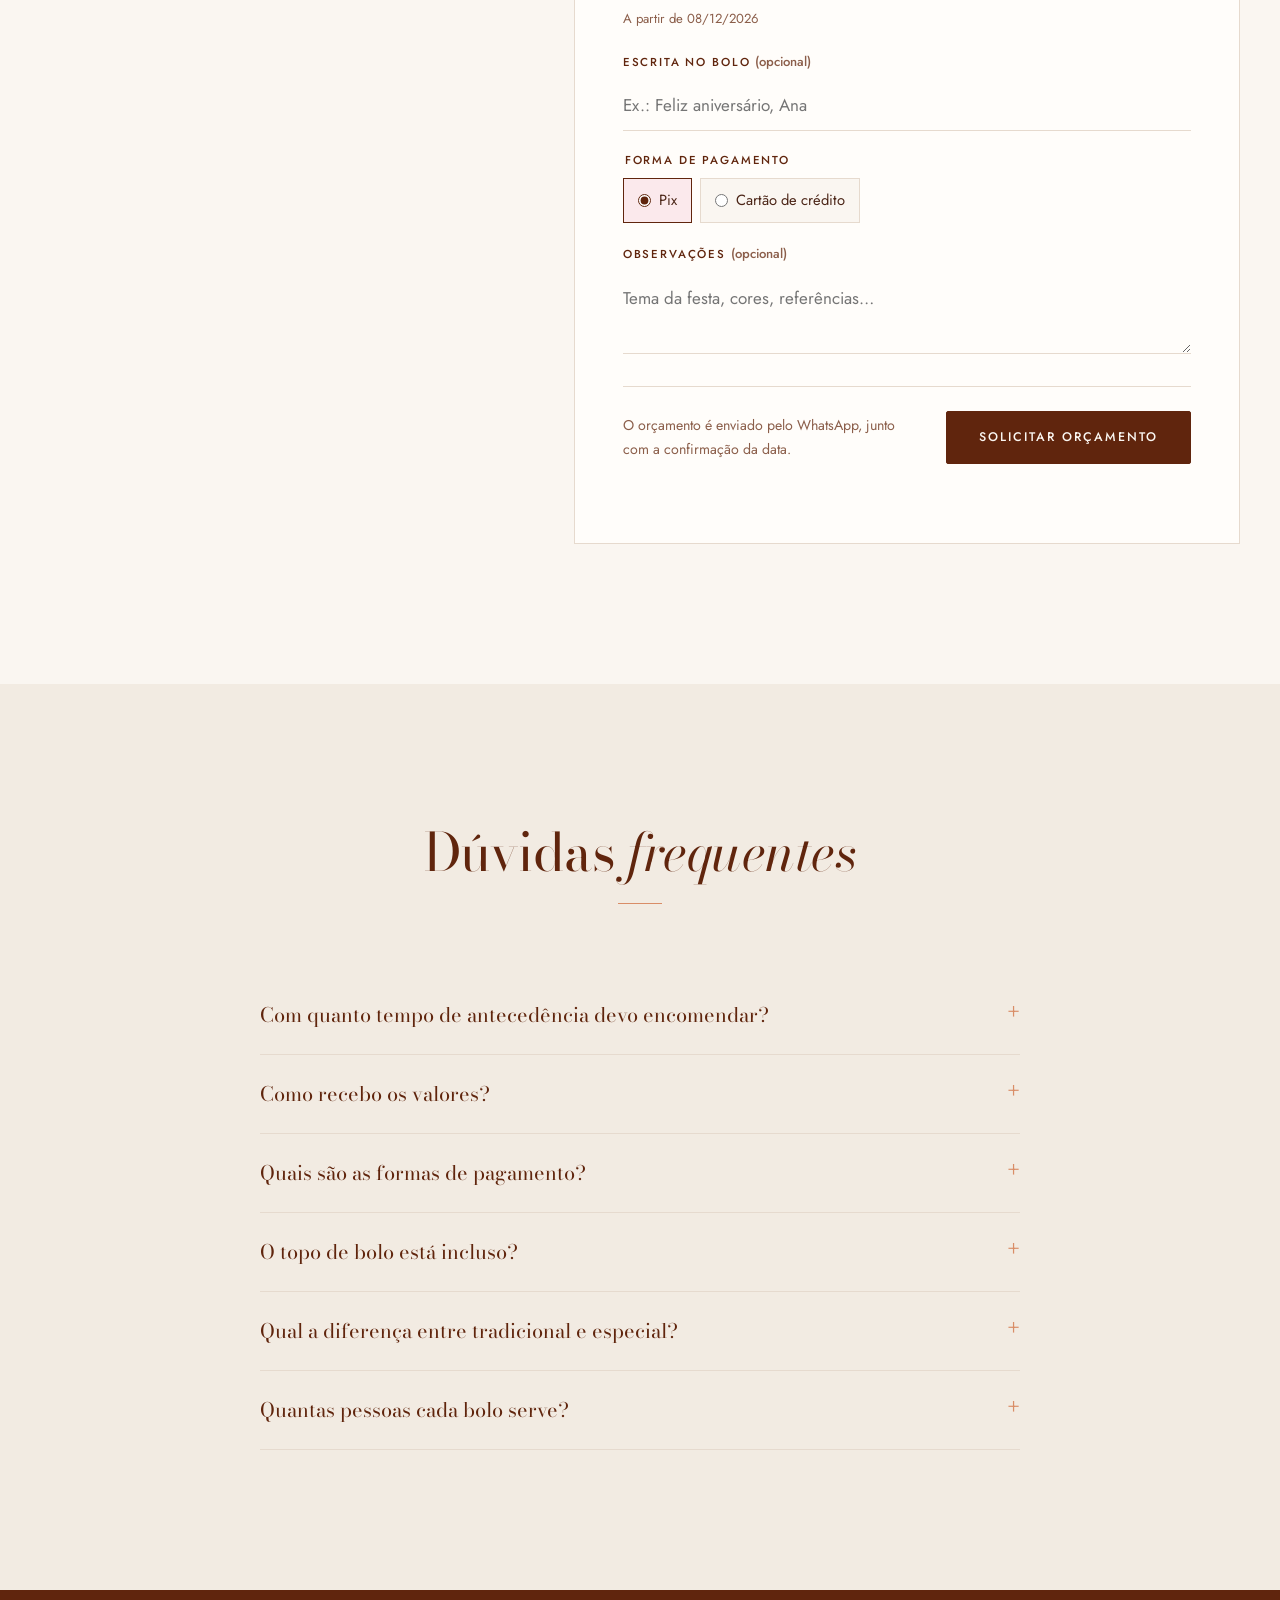
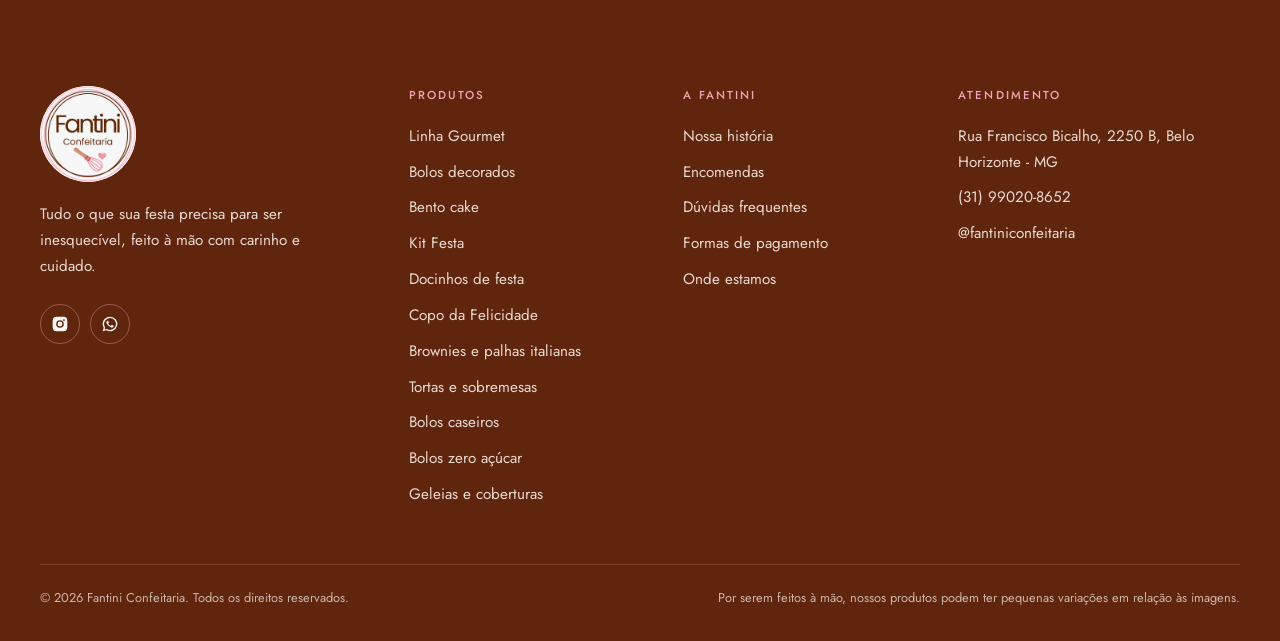
==== commit b6375166: "Add files via upload" ====
--- a/encomendas.html
+++ b/encomendas.html
@@ -34,7 +34,7 @@
         <ol class="passos">
           <li><div><strong>Escolha os detalhes</strong><span>O tipo de encomenda, o tamanho, até dois recheios e o topo.</span></div></li>
           <li><div><strong>Receba o orçamento</strong><span>Enviamos o valor e confirmamos a data pelo WhatsApp.</span></div></li>
-          <li><div><strong>Confirme a encomenda</strong><span>Com 50% de entrada, sua encomenda entra na agenda. O restante é pago na entrega.</span></div></li>
+          <li><div><strong>Confirme a encomenda</strong><span>Com 50% de entrada por Pix ou cartão de crédito, sua encomenda entra na agenda. O restante é pago na entrega.</span></div></li>
         </ol>
       </div>
 
@@ -65,6 +65,12 @@
           <div class="campo"><label for="encData">Data de retirada</label><input type="date" id="encData" required><span class="ajuda" id="ajudaData"></span></div>
           <div class="campo"><label for="encHora">Horário</label><input type="time" id="encHora" value="10:00" required></div>
           <div class="campo inteiro"><label for="encFrase">Escrita no bolo <span class="ajuda">(opcional)</span></label><input id="encFrase" maxlength="40" placeholder="Ex.: Feliz aniversário, Ana"></div>
+          <fieldset class="campo inteiro"><legend>Forma de pagamento</legend>
+            <div class="opcoes">
+              <label><input type="radio" name="encPagamento" value="Pix" checked> Pix</label>
+              <label><input type="radio" name="encPagamento" value="Cartão de crédito"> Cartão de crédito</label>
+            </div>
+          </fieldset>
           <div class="campo inteiro"><label for="encObs">Observações <span class="ajuda">(opcional)</span></label><textarea id="encObs" placeholder="Tema da festa, cores, referências…"></textarea></div>
         </div>
         <div class="form-rodape">
@@ -82,7 +88,7 @@
       <div class="faq">
         <details><summary>Com quanto tempo de antecedência devo encomendar?</summary><p id="faqPrazo"></p></details>
         <details><summary>Como recebo os valores?</summary><p>Assim que recebemos seu pedido ou encomenda, nossa equipe envia os valores e a disponibilidade pelo WhatsApp.</p></details>
-        <details><summary>Quais são as formas de pagamento?</summary><p>Dinheiro, Pix, débito e crédito. Trabalhamos com 50% do valor de entrada e o restante na entrega.</p></details>
+        <details><summary>Quais são as formas de pagamento?</summary><p>Pix ou cartão de crédito. Não há pagamento pelo site: depois do seu pedido, combinamos tudo pelo WhatsApp. Nas encomendas, trabalhamos com 50% do valor de entrada e o restante na entrega.</p></details>
         <details><summary>O topo de bolo está incluso?</summary><p>O topo de bolo tem valor à parte. No Kit Festa, o topo simples já está incluso.</p></details>
         <details><summary>Qual a diferença entre tradicional e especial?</summary><p>Os tradicionais são os nossos clássicos, como Ninho, Brigadeiro e Moranguinho. Os especiais fazem parte da Linha Gourmet, com sabores como Ferrero Rocher, Ouro Branco, Nozes e Ninho com Nutella.</p></details>
         <details><summary>Quantas pessoas cada bolo serve?</summary><p>Nossos bolos decorados vão de 10 a 15 fatias até cerca de 50 fatias. Na dúvida, conte quantos convidados terá a festa que a gente ajuda a escolher.</p></details>
--- a/assets/estilo.css
+++ b/assets/estilo.css
@@ -61,7 +61,6 @@
 .btn-claro{border-color:var(--offwhite);color:var(--offwhite)}
 .btn-claro:hover{background:var(--offwhite);color:var(--terroso)}
 .btn[disabled]{opacity:.45;cursor:not-allowed}
-.btn.carregando{opacity:.7;pointer-events:none}
 .btn svg{width:18px;height:18px;fill:currentColor}
 .link-fino{
   font-size:.78rem;letter-spacing:.16em;text-transform:uppercase;font-weight:500;text-decoration:none;
@@ -435,12 +434,7 @@
 }
 .aviso.ativo{opacity:1;transform:translate(-50%,0)}
 
-/* Janela de confirmação */
-.resultado{position:fixed;inset:0;z-index:120;display:grid;place-items:center;padding:20px;background:rgba(60,25,10,.4)}
-.resultado-caixa{background:var(--offwhite);padding:44px 34px;max-width:440px;width:100%;text-align:center}
-.resultado-caixa h2{font-size:2rem;margin-bottom:12px}
-.resultado-caixa p{color:var(--terroso-suave);margin-bottom:26px}
-.resultado-caixa .btn{width:100%;margin-top:10px}
+
 
 /* Foto redonda nos banners */
 .banner-arte .moldura.com-foto{overflow:hidden;padding:0;border:0;box-shadow:0 0 0 1px rgba(96,37,13,.15),0 0 0 14px rgba(255,253,250,.55),0 30px 60px -30px rgba(96,37,13,.5)}
@@ -492,3 +486,14 @@
 .escolhas span{font-size:.68rem;letter-spacing:.16em;text-transform:uppercase;color:var(--terroso-suave);font-weight:500}
 .escolhas select{width:100%;border:0;border-bottom:1px solid var(--linha);background:transparent;padding:6px 0;font-size:.95rem;color:var(--terroso)}
 .escolhas select:focus{outline:none;border-color:var(--terroso)}
+
+/* Celular deitado: banner em duas colunas para o título aparecer na primeira tela */
+@media (max-width: 980px) and (orientation: landscape) and (max-height: 520px){
+  .banner-conteudo{grid-template-columns:1.1fr .9fr;gap:24px;padding:40px 0 64px;text-align:left}
+  .banner-arte{order:0}
+  .banner-arte .moldura{width:min(100%,240px)}
+  .banner h2{font-size:2.4rem}
+  .banner p{margin:12px 0 20px;font-size:1rem}
+  .banner-controles .container{justify-content:flex-start}
+  .cabecalho-pagina{padding:44px 0 36px}
+}
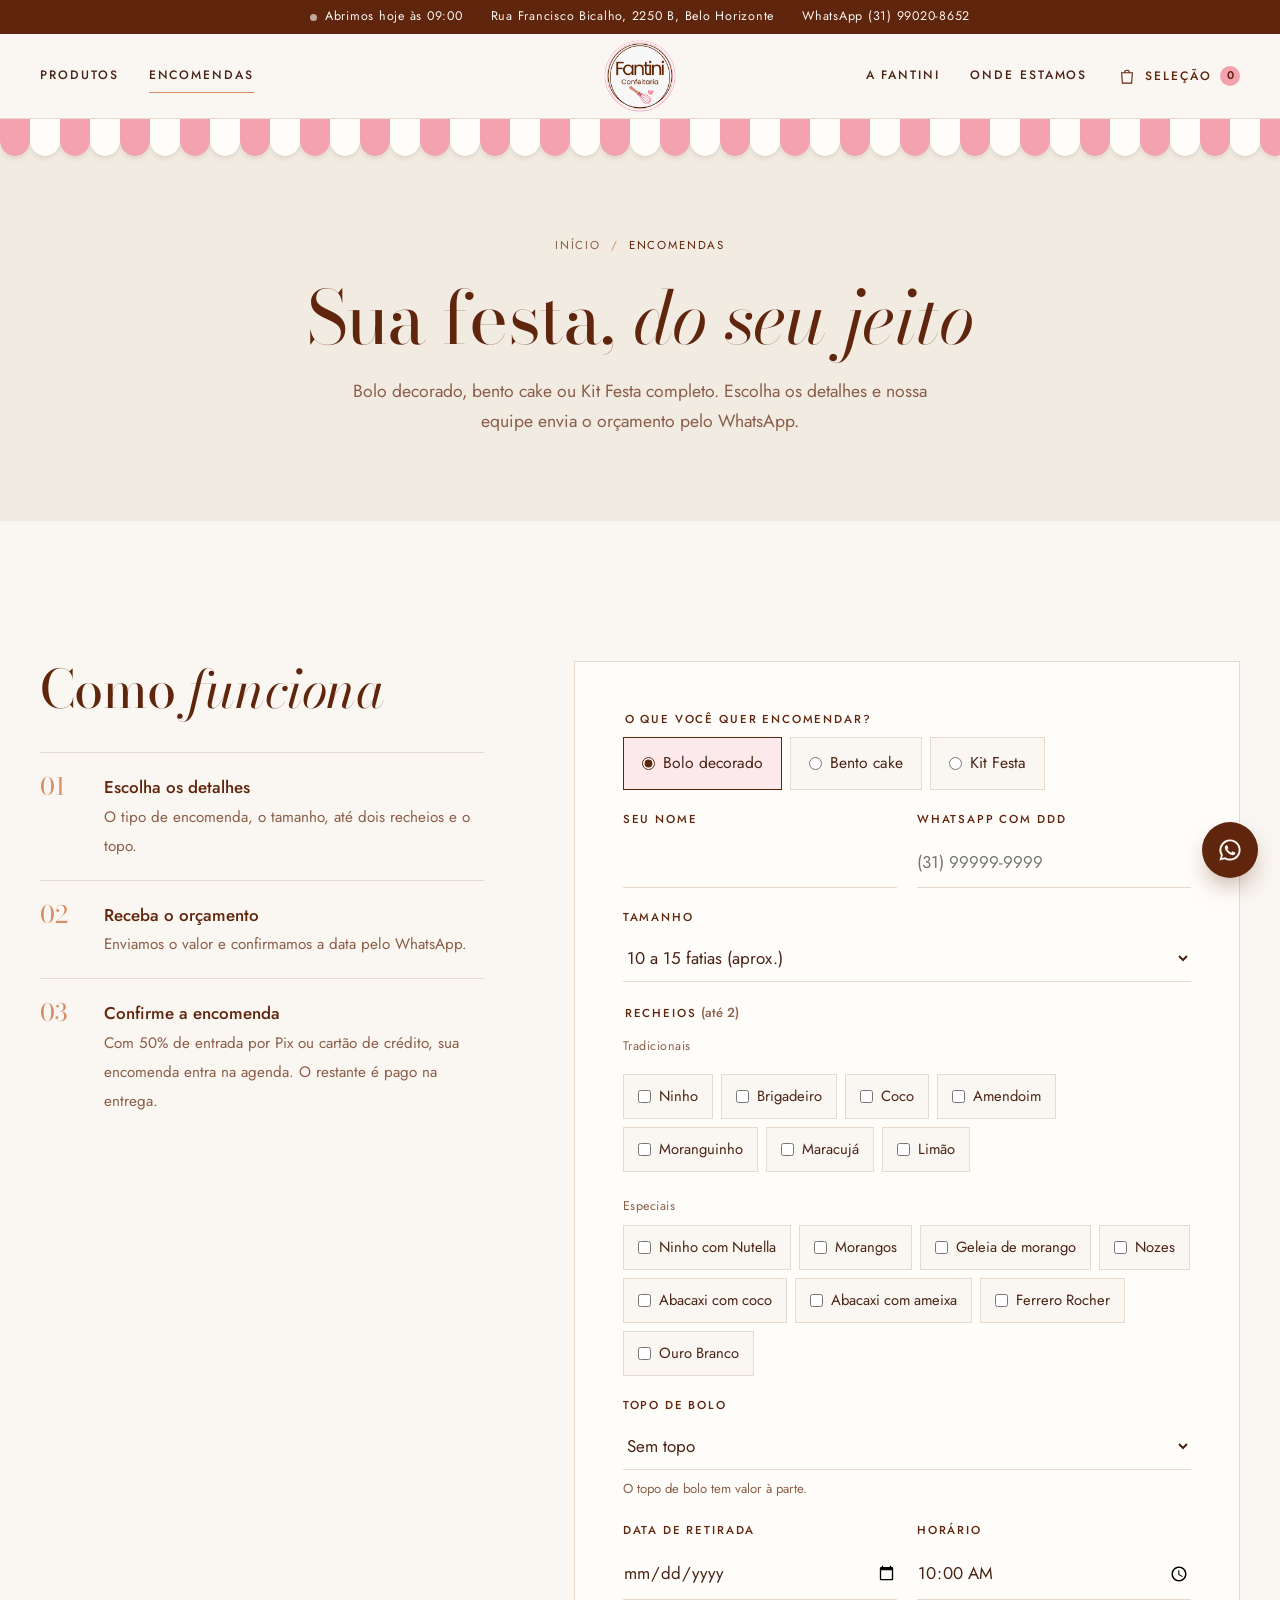
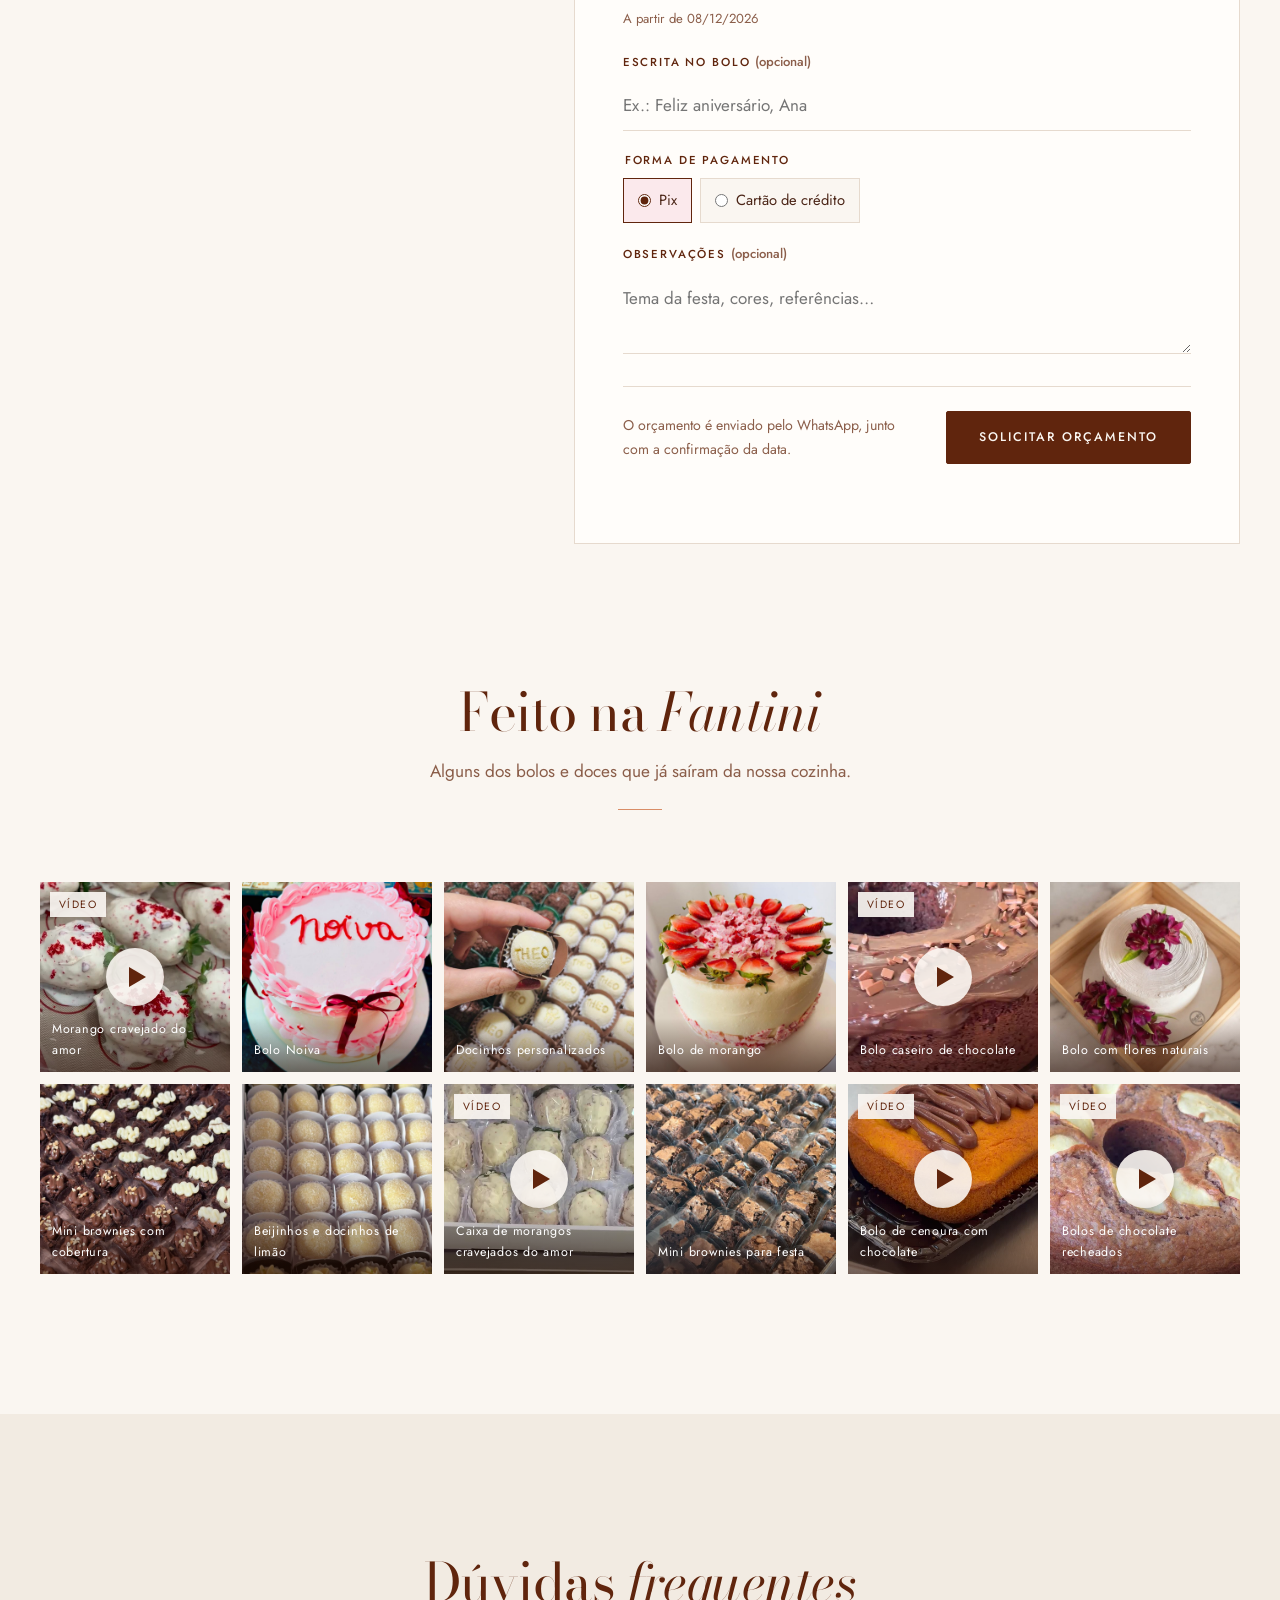
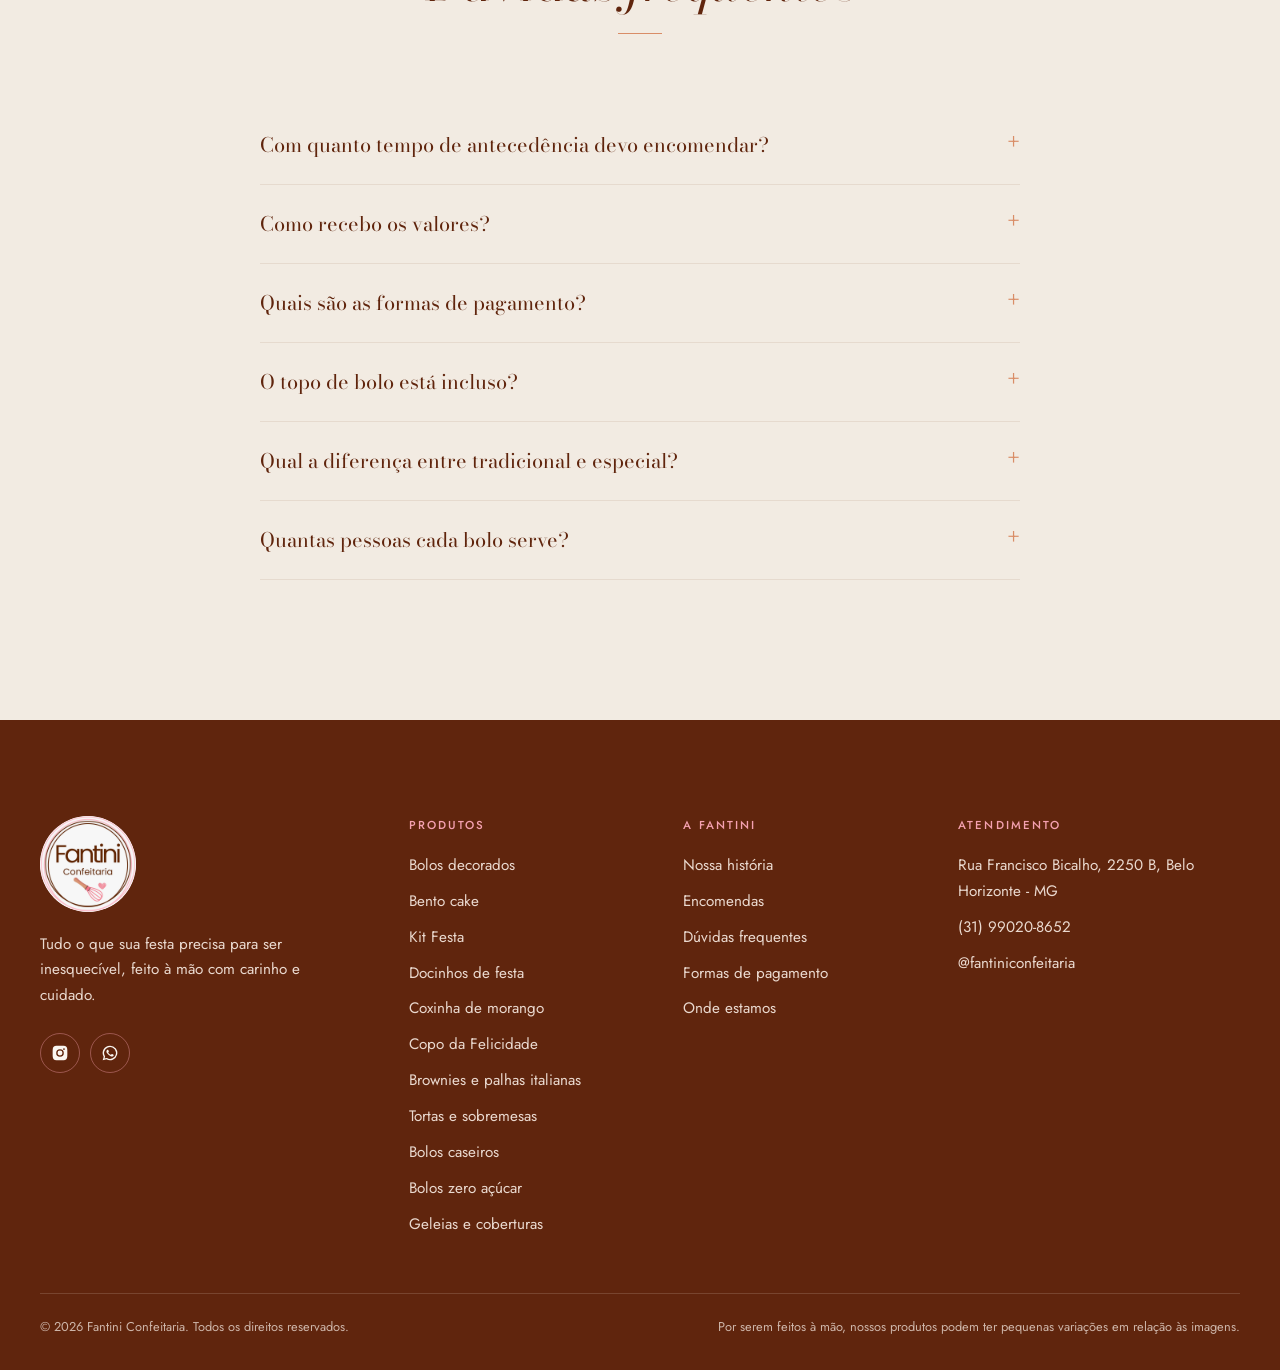
==== commit 4f3a26e4: "Add files via upload" ====
--- a/encomendas.html
+++ b/encomendas.html
@@ -1,104 +1,108 @@
 <!DOCTYPE html>
+
 <html lang="pt-BR">
 <head>
-<meta charset="UTF-8">
-<meta name="viewport" content="width=device-width, initial-scale=1, viewport-fit=cover">
+<meta charset="utf-8"/>
+<meta content="width=device-width, initial-scale=1, viewport-fit=cover" name="viewport"/>
 <title>Encomendas | Fantini Confeitaria</title>
-<meta name="description" content="Bolos de festa sob encomenda na Fantini Confeitaria, em Belo Horizonte. Monte o seu e receba o orçamento pelo WhatsApp.">
-<meta name="theme-color" content="#FAF6F1">
-<meta property="og:title" content="Encomendas | Fantini Confeitaria">
-<meta property="og:description" content="Bolos de festa sob encomenda na Fantini Confeitaria, em Belo Horizonte. Monte o seu e receba o orçamento pelo WhatsApp.">
-<meta property="og:locale" content="pt_BR">
-<link rel="icon" type="image/png" href="img/favicon.png">
-<link rel="apple-touch-icon" href="img/apple-touch-icon.png">
-<link rel="preconnect" href="https://fonts.googleapis.com">
-<link rel="preconnect" href="https://fonts.gstatic.com" crossorigin>
-<link href="https://fonts.googleapis.com/css2?family=Bodoni+Moda:ital,opsz,wght@0,6..96,400;0,6..96,500;1,6..96,400;1,6..96,500&family=Jost:wght@300;400;500&display=swap" rel="stylesheet">
-<link rel="stylesheet" href="assets/estilo.css">
+<meta content="Bolos de festa sob encomenda na Fantini Confeitaria, em Belo Horizonte. Monte o seu e receba o orçamento pelo WhatsApp." name="description"/>
+<meta content="#FAF6F1" name="theme-color"/>
+<meta content="Encomendas | Fantini Confeitaria" property="og:title"/>
+<meta content="Bolos de festa sob encomenda na Fantini Confeitaria, em Belo Horizonte. Monte o seu e receba o orçamento pelo WhatsApp." property="og:description"/>
+<meta content="pt_BR" property="og:locale"/>
+<link href="img/favicon.png" rel="icon" type="image/png"/>
+<link href="img/apple-touch-icon.png" rel="apple-touch-icon"/>
+<link href="https://fonts.googleapis.com" rel="preconnect"/>
+<link crossorigin="" href="https://fonts.gstatic.com" rel="preconnect"/>
+<link href="https://fonts.googleapis.com/css2?family=Bodoni+Moda:ital,opsz,wght@0,6..96,400;0,6..96,500;1,6..96,400;1,6..96,500&amp;family=Jost:wght@300;400;500&amp;display=swap" rel="stylesheet"/>
+<link href="assets/estilo.css?v=20261110b" rel="stylesheet"/>
 </head>
 <body data-pagina="encomendas">
 <div id="topo-site"></div>
 <main>
-  <header class="cabecalho-pagina areia">
+<header class="cabecalho-pagina areia">
+<div class="container">
+<nav aria-label="Você está em" class="trilha"><a href="index.html">Início</a><i class="sep">/</i><span class="atual">Encomendas</span></nav>
+<h1 data-texto="enc_titulo">Sua festa, <em>do seu jeito</em></h1>
+<p data-texto="enc_subtitulo">Bolo decorado, bento cake ou Kit Festa completo. Escolha os detalhes e nossa equipe envia o orçamento pelo WhatsApp.</p>
+</div>
+</header>
+<section class="secao">
+<div class="container encomenda-grade">
+<div>
+<h2 data-texto="enc_como_titulo">Como <em>funciona</em></h2>
+<ol class="passos">
+<li><div><strong data-texto="enc_passo1_titulo">Escolha os detalhes</strong><span data-texto="enc_passo1_texto">O tipo de encomenda, o tamanho, até dois recheios e o topo.</span></div></li>
+<li><div><strong data-texto="enc_passo2_titulo">Receba o orçamento</strong><span data-texto="enc_passo2_texto">Enviamos o valor e confirmamos a data pelo WhatsApp.</span></div></li>
+<li><div><strong data-texto="enc_passo3_titulo">Confirme a encomenda</strong><span data-texto="enc_passo3_texto">Com 50% de entrada por Pix ou cartão de crédito, sua encomenda entra na agenda. O restante é pago na entrega.</span></div></li>
+</ol>
+</div>
+<form class="form-encomenda" id="formEncomenda" novalidate="">
+<div class="campos">
+<fieldset class="campo inteiro"><legend>O que você quer encomendar?</legend>
+<div class="opcoes tipos">
+<label><input checked="" name="encTipo" type="radio" value="bolo"/> Bolo decorado</label>
+<label><input name="encTipo" type="radio" value="bento"/> Bento cake</label>
+<label><input name="encTipo" type="radio" value="kit"/> Kit Festa</label>
+</div>
+</fieldset>
+<div class="campo"><label for="encNome">Seu nome</label><input autocomplete="name" id="encNome" required=""/></div>
+<div class="campo"><label for="encTelefone">WhatsApp com DDD</label><input autocomplete="tel" id="encTelefone" inputmode="tel" placeholder="(31) 99999-9999" required="" type="tel"/></div>
+<div class="campo inteiro" id="campoTamanho"><label for="encTamanho">Tamanho</label><select id="encTamanho"></select></div>
+<div class="campo inteiro" hidden="" id="campoKit"><label for="encKit">Kit</label><select id="encKit"></select></div>
+<fieldset class="campo inteiro" id="campoRecheios"><legend>Recheios <span class="ajuda">(até 2)</span></legend>
+<p class="grupo-titulo">Tradicionais</p>
+<div class="opcoes" id="encRecheiosTrad"></div>
+<div id="grupoEspeciais">
+<p class="grupo-titulo" style="margin-top:16px">Especiais</p>
+<div class="opcoes" id="encRecheiosEsp"></div>
+</div>
+<p class="nota" hidden="" id="notaKit">No Kit Festa, recheios e docinhos são tradicionais. Para sabores especiais, fale com a gente pelo WhatsApp.</p>
+</fieldset>
+<fieldset class="campo inteiro" hidden="" id="campoDoces"><legend>Docinhos</legend><div class="opcoes" id="encDoces"></div></fieldset>
+<div class="campo inteiro" id="campoTopo"><label for="encTopo">Topo de bolo</label><select id="encTopo"></select><span class="ajuda">O topo de bolo tem valor à parte.</span></div>
+<div class="campo"><label for="encData">Data de retirada</label><input id="encData" required="" type="date"/><span class="ajuda" id="ajudaData"></span></div>
+<div class="campo"><label for="encHora">Horário</label><input id="encHora" required="" type="time" value="10:00"/></div>
+<div class="campo inteiro"><label for="encFrase">Escrita no bolo <span class="ajuda">(opcional)</span></label><input id="encFrase" maxlength="40" placeholder="Ex.: Feliz aniversário, Ana"/></div>
+<fieldset class="campo inteiro"><legend>Forma de pagamento</legend>
+<div class="opcoes">
+<label><input checked="" name="encPagamento" type="radio" value="Pix"/> Pix</label>
+<label><input name="encPagamento" type="radio" value="Cartão de crédito"/> Cartão de crédito</label>
+</div>
+</fieldset>
+<div class="campo inteiro"><label for="encObs">Observações <span class="ajuda">(opcional)</span></label><textarea id="encObs" placeholder="Tema da festa, cores, referências…"></textarea></div>
+</div>
+<div class="form-rodape">
+<small data-texto="enc_form_nota">O orçamento é enviado pelo WhatsApp, junto com a confirmação da data.</small>
+<button class="btn btn-escuro" data-texto="enc_form_botao" type="submit">Solicitar orçamento</button>
+</div>
+<p class="erro" id="encErro" role="alert"></p>
+</form>
+</div>
+</section>
+<section class="secao secao-galeria" id="galeria" style="padding-top:0">
     <div class="container">
-      <nav class="trilha" aria-label="Você está em"><a href="index.html">Início</a><i class="sep">/</i><span class="atual">Encomendas</span></nav>
-      <h1>Sua festa, <em>do seu jeito</em></h1>
-      <p>Bolo decorado, bento cake ou Kit Festa completo. Escolha os detalhes e nossa equipe envia o orçamento pelo WhatsApp.</p>
-    </div>
-  </header>
-
-  <section class="secao">
-    <div class="container encomenda-grade">
-      <div>
-        <h2>Como <em>funciona</em></h2>
-        <ol class="passos">
-          <li><div><strong>Escolha os detalhes</strong><span>O tipo de encomenda, o tamanho, até dois recheios e o topo.</span></div></li>
-          <li><div><strong>Receba o orçamento</strong><span>Enviamos o valor e confirmamos a data pelo WhatsApp.</span></div></li>
-          <li><div><strong>Confirme a encomenda</strong><span>Com 50% de entrada por Pix ou cartão de crédito, sua encomenda entra na agenda. O restante é pago na entrega.</span></div></li>
-        </ol>
-      </div>
-
-      <form class="form-encomenda" id="formEncomenda" novalidate>
-        <div class="campos">
-          <fieldset class="campo inteiro"><legend>O que você quer encomendar?</legend>
-            <div class="opcoes tipos">
-              <label><input type="radio" name="encTipo" value="bolo" checked> Bolo decorado</label>
-              <label><input type="radio" name="encTipo" value="bento"> Bento cake</label>
-              <label><input type="radio" name="encTipo" value="kit"> Kit Festa</label>
-            </div>
-          </fieldset>
-          <div class="campo"><label for="encNome">Seu nome</label><input id="encNome" autocomplete="name" required></div>
-          <div class="campo"><label for="encTelefone">WhatsApp com DDD</label><input id="encTelefone" type="tel" inputmode="tel" autocomplete="tel" placeholder="(31) 99999-9999" required></div>
-          <div class="campo inteiro" id="campoTamanho"><label for="encTamanho">Tamanho</label><select id="encTamanho"></select></div>
-          <div class="campo inteiro" id="campoKit" hidden><label for="encKit">Kit</label><select id="encKit"></select></div>
-          <fieldset class="campo inteiro" id="campoRecheios"><legend>Recheios <span class="ajuda">(até 2)</span></legend>
-            <p class="grupo-titulo">Tradicionais</p>
-            <div class="opcoes" id="encRecheiosTrad"></div>
-            <div id="grupoEspeciais">
-              <p class="grupo-titulo" style="margin-top:16px">Especiais (Linha Gourmet)</p>
-              <div class="opcoes" id="encRecheiosEsp"></div>
-            </div>
-            <p class="nota" id="notaKit" hidden>No Kit Festa, recheios e docinhos são tradicionais. Para sabores especiais, fale com a gente pelo WhatsApp.</p>
-          </fieldset>
-          <fieldset class="campo inteiro" id="campoDoces" hidden><legend>Docinhos</legend><div class="opcoes" id="encDoces"></div></fieldset>
-          <div class="campo inteiro" id="campoTopo"><label for="encTopo">Topo de bolo</label><select id="encTopo"></select><span class="ajuda">O topo de bolo tem valor à parte.</span></div>
-          <div class="campo"><label for="encData">Data de retirada</label><input type="date" id="encData" required><span class="ajuda" id="ajudaData"></span></div>
-          <div class="campo"><label for="encHora">Horário</label><input type="time" id="encHora" value="10:00" required></div>
-          <div class="campo inteiro"><label for="encFrase">Escrita no bolo <span class="ajuda">(opcional)</span></label><input id="encFrase" maxlength="40" placeholder="Ex.: Feliz aniversário, Ana"></div>
-          <fieldset class="campo inteiro"><legend>Forma de pagamento</legend>
-            <div class="opcoes">
-              <label><input type="radio" name="encPagamento" value="Pix" checked> Pix</label>
-              <label><input type="radio" name="encPagamento" value="Cartão de crédito"> Cartão de crédito</label>
-            </div>
-          </fieldset>
-          <div class="campo inteiro"><label for="encObs">Observações <span class="ajuda">(opcional)</span></label><textarea id="encObs" placeholder="Tema da festa, cores, referências…"></textarea></div>
-        </div>
-        <div class="form-rodape">
-          <small>O orçamento é enviado pelo WhatsApp, junto com a confirmação da data.</small>
-          <button type="submit" class="btn btn-escuro">Solicitar orçamento</button>
-        </div>
-        <p class="erro" id="encErro" role="alert"></p>
-      </form>
+      <div class="secao-topo"><h2 data-texto="galeria_titulo">Feito na <em>Fantini</em></h2><p data-texto="galeria_texto">Alguns dos bolos e doces que já saíram da nossa cozinha.</p><span class="ornamento"></span></div>
+      <div class="galeria" data-galeria></div>
     </div>
   </section>
 
   <section class="secao gourmet-destaque" id="duvidas">
-    <div class="container">
-      <div class="secao-topo"><h2>Dúvidas <em>frequentes</em></h2><span class="ornamento"></span></div>
-      <div class="faq">
-        <details><summary>Com quanto tempo de antecedência devo encomendar?</summary><p id="faqPrazo"></p></details>
-        <details><summary>Como recebo os valores?</summary><p>Assim que recebemos seu pedido ou encomenda, nossa equipe envia os valores e a disponibilidade pelo WhatsApp.</p></details>
-        <details><summary>Quais são as formas de pagamento?</summary><p>Pix ou cartão de crédito. Não há pagamento pelo site: depois do seu pedido, combinamos tudo pelo WhatsApp. Nas encomendas, trabalhamos com 50% do valor de entrada e o restante na entrega.</p></details>
-        <details><summary>O topo de bolo está incluso?</summary><p>O topo de bolo tem valor à parte. No Kit Festa, o topo simples já está incluso.</p></details>
-        <details><summary>Qual a diferença entre tradicional e especial?</summary><p>Os tradicionais são os nossos clássicos, como Ninho, Brigadeiro e Moranguinho. Os especiais fazem parte da Linha Gourmet, com sabores como Ferrero Rocher, Ouro Branco, Nozes e Ninho com Nutella.</p></details>
-        <details><summary>Quantas pessoas cada bolo serve?</summary><p>Nossos bolos decorados vão de 10 a 15 fatias até cerca de 50 fatias. Na dúvida, conte quantos convidados terá a festa que a gente ajuda a escolher.</p></details>
-      </div>
-    </div>
-  </section>
+<div class="container">
+<div class="secao-topo"><h2 data-texto="enc_faq_titulo">Dúvidas <em>frequentes</em></h2><span class="ornamento"></span></div>
+<div class="faq">
+<details><summary data-texto="enc_faq1_pergunta">Com quanto tempo de antecedência devo encomendar?</summary><p data-texto="enc_faq1_resposta">Pedimos pelo menos {dias} dias de antecedência. Para bolos com decoração temática e Kit Festa, o ideal é encomendar com uma semana.</p></details>
+<details><summary data-texto="enc_faq2_pergunta">Como recebo os valores?</summary><p data-texto="enc_faq2_resposta">Assim que recebemos seu pedido ou encomenda, nossa equipe envia os valores e a disponibilidade pelo WhatsApp.</p></details>
+<details><summary data-texto="enc_faq3_pergunta">Quais são as formas de pagamento?</summary><p data-texto="enc_faq3_resposta">Pix ou cartão de crédito. Não há pagamento pelo site: depois do seu pedido, combinamos tudo pelo WhatsApp. Nas encomendas, trabalhamos com 50% do valor de entrada e o restante na entrega.</p></details>
+<details><summary data-texto="enc_faq4_pergunta">O topo de bolo está incluso?</summary><p data-texto="enc_faq4_resposta">O topo de bolo tem valor à parte. No Kit Festa, o topo simples já está incluso.</p></details>
+<details><summary data-texto="enc_faq5_pergunta">Qual a diferença entre tradicional e especial?</summary><p data-texto="enc_faq5_resposta">Os tradicionais são os nossos clássicos, como Ninho, Brigadeiro e Moranguinho. Os especiais levam sabores como Ferrero Rocher, Ouro Branco, Nozes e Ninho com Nutella.</p></details>
+<details><summary data-texto="enc_faq6_pergunta">Quantas pessoas cada bolo serve?</summary><p data-texto="enc_faq6_resposta">Nossos bolos decorados vão de 10 a 15 fatias até cerca de 50 fatias. Na dúvida, conte quantos convidados terá a festa que a gente ajuda a escolher.</p></details>
+</div>
+</div>
+</section>
 </main>
-
 <div id="rodape-site"></div>
-<script src="assets/dados.js"></script>
-<script src="assets/site.js"></script>
+<script src="assets/dados.js?v=20261110b"></script>
+<script src="assets/site.js?v=20261110b"></script>
 </body>
 </html>
--- a/assets/estilo.css
+++ b/assets/estilo.css
@@ -497,3 +497,68 @@
   .banner-controles .container{justify-content:flex-start}
   .cabecalho-pagina{padding:44px 0 36px}
 }
+
+/* Link discreto para a equipe */
+.copy .area-restrita{color:#CDB5A9;font-size:.75rem;opacity:.7;text-decoration:none}
+.copy .area-restrita:hover{opacity:1;color:var(--offwhite)}
+
+/* Sabores e detalhes visíveis nos cartões */
+.detalhes{margin:-6px auto 22px;max-width:36ch;text-align:center}
+.detalhes div + div{margin-top:12px}
+.detalhes dt{font-size:.68rem;letter-spacing:.16em;text-transform:uppercase;font-weight:500;color:var(--terroso)}
+.detalhes dd{margin:4px 0 0;font-size:.92rem;color:var(--terroso-suave);line-height:1.7}
+
+/* Palavra destacada centralizada no título do banner */
+.banner h2 .centro{display:block;text-align:center}
+.banner h2:has(.centro){display:inline-block}
+
+/* =========================================================
+   GALERIA
+   ========================================================= */
+.galeria{display:grid;grid-template-columns:repeat(6,1fr);gap:12px}
+.galeria-item{margin:0;position:relative;overflow:hidden;aspect-ratio:1;background:var(--areia)}
+.galeria-item button{all:unset;display:block;width:100%;height:100%;cursor:zoom-in}
+.galeria-item img,.galeria-item video{width:100%;height:100%;object-fit:cover;display:block;transition:transform .8s}
+.galeria-item:hover img{transform:scale(1.04)}
+.galeria-item figcaption{
+  position:absolute;left:0;right:0;bottom:0;padding:22px 12px 10px;font-size:.78rem;letter-spacing:.06em;
+  color:#fff;background:linear-gradient(transparent,rgba(40,15,5,.6));pointer-events:none
+}
+.botao-play{position:absolute;inset:0;width:100%;height:100%;border:0;background:transparent;cursor:pointer;padding:0}
+.botao-play::before{
+  content:"";position:absolute;left:50%;top:50%;width:58px;height:58px;margin:-29px 0 0 -29px;border-radius:50%;
+  background:rgba(250,246,241,.9);box-shadow:0 8px 24px -8px rgba(0,0,0,.5);transition:opacity .3s,transform .3s
+}
+.botao-play::after{
+  content:"";position:absolute;left:50%;top:50%;margin:-10px 0 0 -6px;width:0;height:0;
+  border-left:17px solid var(--terroso);border-top:10px solid transparent;border-bottom:10px solid transparent;transition:opacity .3s
+}
+.galeria-item.tocando .botao-play::before,.galeria-item.tocando .botao-play::after{opacity:0}
+.selo-video{position:absolute;top:10px;left:10px;background:rgba(250,246,241,.92);color:var(--terroso);font-size:.66rem;letter-spacing:.14em;text-transform:uppercase;padding:4px 9px;pointer-events:none}
+@media (max-width: 1100px){.galeria{grid-template-columns:repeat(4,1fr)}}
+@media (max-width: 600px){.galeria{grid-template-columns:repeat(2,1fr);gap:8px}}
+
+.ampliacao{position:fixed;inset:0;z-index:130;background:rgba(30,12,4,.88);display:grid;place-items:center;padding:24px}
+.ampliacao[hidden]{display:none}
+.ampliacao figure{margin:0;max-width:min(92vw,900px);text-align:center}
+.ampliacao img{max-width:100%;max-height:80vh;object-fit:contain}
+.ampliacao figcaption{color:var(--offwhite);margin-top:12px;font-family:var(--serif);font-size:1.2rem}
+.ampliacao-fechar{position:absolute;top:calc(14px + env(safe-area-inset-top,0px));right:18px;background:none;border:0;color:#fff;font-size:2.2rem;cursor:pointer;line-height:1}
+
+/* Banner com mosaico de até 4 fotos */
+.mosaico{display:grid;grid-template-columns:1fr 1fr;gap:14px;width:min(100%,460px)}
+.mosaico-foto{aspect-ratio:4/5;overflow:hidden;background:var(--areia);box-shadow:0 22px 40px -26px rgba(96,37,13,.55)}
+.mosaico-foto img{width:100%;height:100%;object-fit:cover;display:block;transition:transform .8s}
+.mosaico-foto:hover img{transform:scale(1.04)}
+.mosaico-4 .mosaico-foto:nth-child(even){transform:translateY(28px)}
+.mosaico-4{padding-bottom:28px}
+.mosaico-1{grid-template-columns:1fr;width:min(100%,320px)}
+.mosaico-3 .mosaico-foto:first-child{grid-row:span 2;aspect-ratio:auto}
+@media (max-width: 860px){
+  .mosaico{width:min(78%,300px);gap:10px}
+  .mosaico-4 .mosaico-foto:nth-child(even){transform:translateY(16px)}
+  .mosaico-4{padding-bottom:16px}
+}
+@media (max-width: 980px) and (orientation: landscape) and (max-height: 520px){
+  .mosaico{width:min(100%,240px);gap:8px}
+}
